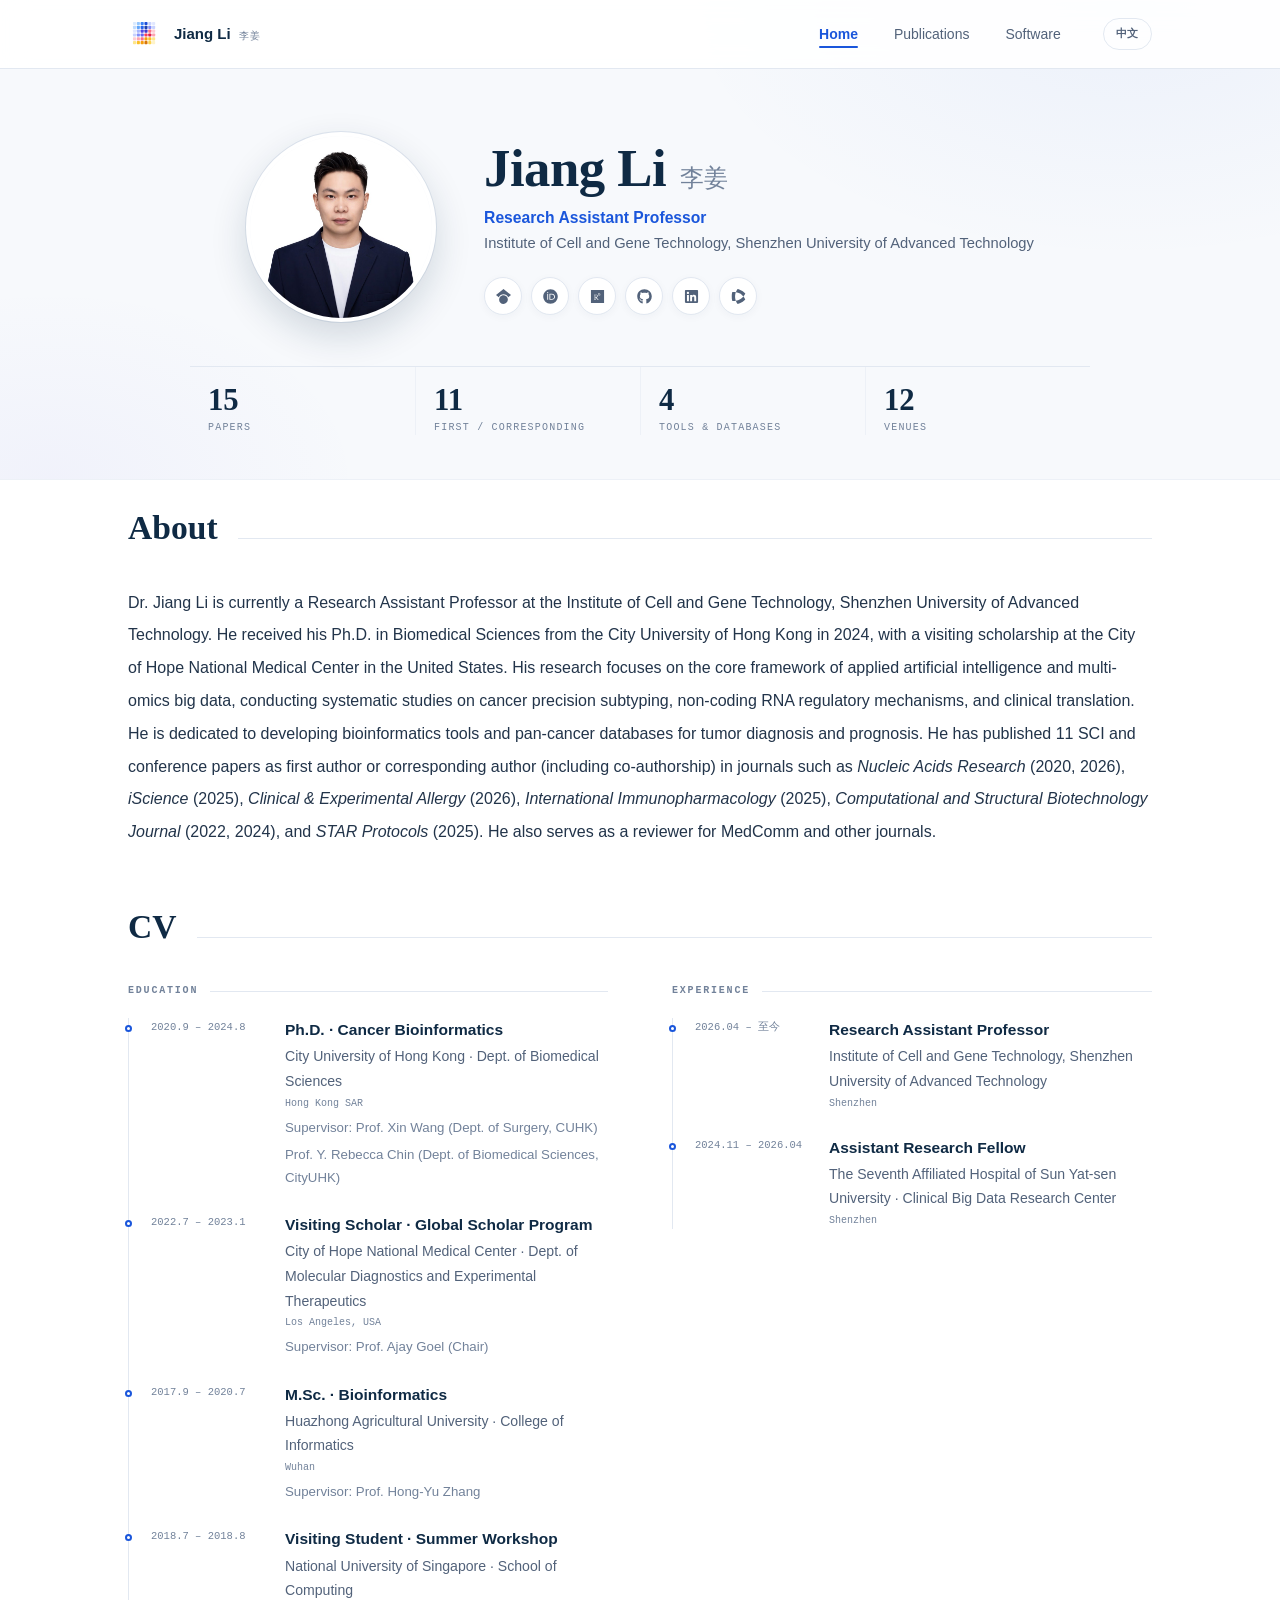
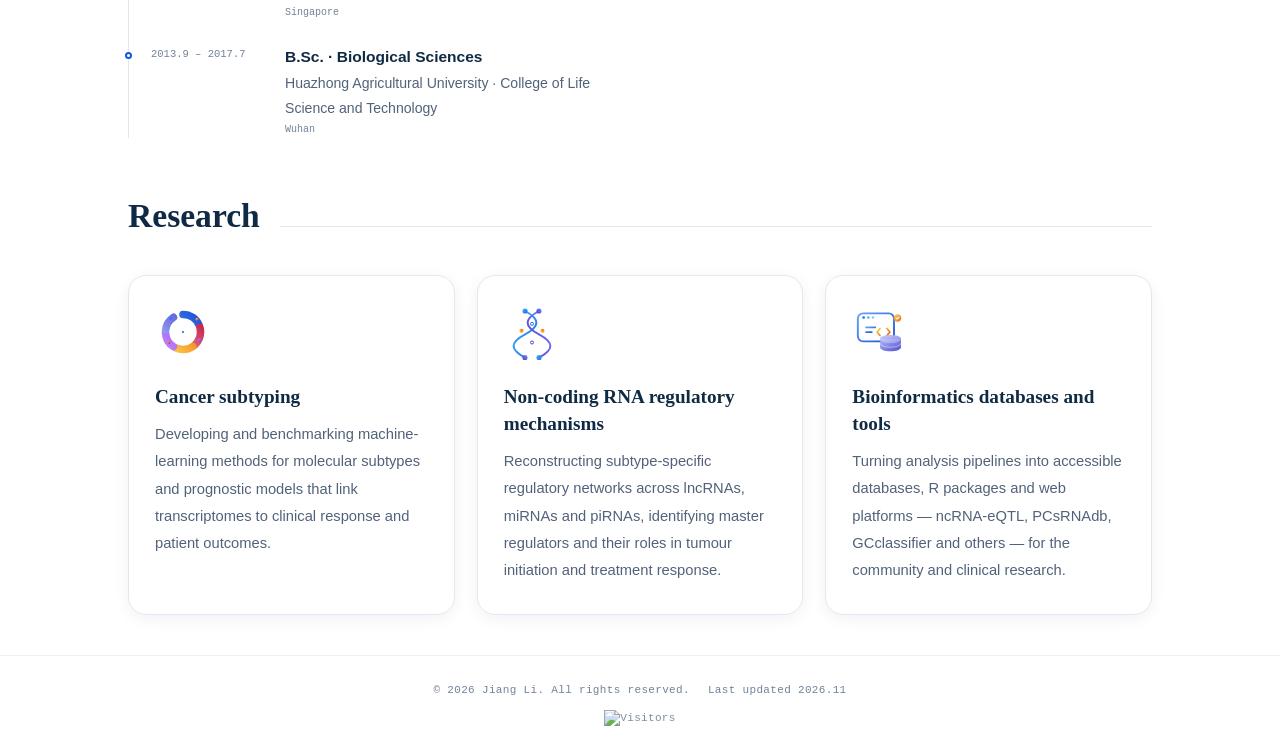
==== en/index.html @ 91073bd7 "Total reconstruct" ====
<!DOCTYPE html>
<html lang="en">
<head>
<meta charset="utf-8">
<meta name="viewport" content="width=device-width, initial-scale=1">
<title>Jiang Li · Cancer Bioinformatics &amp; Multi-omics</title>
<meta name="description" content="Jiang Li is a Research Assistant Professor at the Institute of Cell and Gene Technology, Shenzhen University of Advanced Technology, working on cancer subtyping, non-coding RNA and multi-omics AI methods.">
<meta name="author" content="Jiang Li">
<link rel="canonical" href="https://cv.ronleecww.cn/en/">
<link rel="alternate" hreflang="zh-CN" href="https://cv.ronleecww.cn/">
<link rel="alternate" hreflang="en" href="https://cv.ronleecww.cn/en/">
<link rel="alternate" hreflang="x-default" href="https://cv.ronleecww.cn/">
<meta property="og:type" content="website">
<meta property="og:site_name" content="Jiang Li">
<meta property="og:title" content="Jiang Li · Cancer Bioinformatics &amp; Multi-omics">
<meta property="og:description" content="Jiang Li is a Research Assistant Professor at the Institute of Cell and Gene Technology, Shenzhen University of Advanced Technology, working on cancer subtyping, non-coding RNA and multi-omics AI methods.">
<meta property="og:url" content="https://cv.ronleecww.cn/en/">
<meta property="og:image" content="https://cv.ronleecww.cn/assets/img/og.jpg">
<meta property="og:locale" content="en_US">
<meta name="twitter:card" content="summary_large_image">
<meta name="twitter:title" content="Jiang Li · Cancer Bioinformatics &amp; Multi-omics">
<meta name="twitter:description" content="Jiang Li is a Research Assistant Professor at the Institute of Cell and Gene Technology, Shenzhen University of Advanced Technology, working on cancer subtyping, non-coding RNA and multi-omics AI methods.">
<meta name="twitter:image" content="https://cv.ronleecww.cn/assets/img/og.jpg">
<meta name="theme-color" content="#ffffff">
<link rel="icon" href="../assets/img/logo.svg" type="image/svg+xml">
<link rel="stylesheet" href="../assets/css/site.css">
<link rel="preload" as="image" href="../assets/img/portrait.jpg">
<script>document.documentElement.classList.add('js');</script>
<script type="application/ld+json">{"@context":"https://schema.org","@type":"Person","name":"Jiang Li","alternateName":"李姜","jobTitle":"Research Assistant Professor","description":"Cancer bioinformatics, molecular subtyping, non-coding RNA and multi-omics.","url":"https://cv.ronleecww.cn/en/","image":"https://cv.ronleecww.cn/assets/img/portrait.jpg","affiliation":{"@type":"Organization","name":"Institute of Cell and Gene Technology, Shenzhen University of Advanced Technology"},"alumniOf":[{"@type":"CollegeOrUniversity","name":"City University of Hong Kong"},{"@type":"CollegeOrUniversity","name":"Huazhong Agricultural University"}],"knowsAbout":["Cancer bioinformatics","Molecular subtyping","Non-coding RNA","Machine learning","Multi-omics"],"sameAs":["https://scholar.google.com/citations?user=xECjOyEAAAAJ&hl=en","https://orcid.org/0000-0001-9226-0536","https://www.researchgate.net/profile/Jiang-Li-45","https://github.com/Ronlee12355","https://www.linkedin.com/in/ronlee12355/?locale=en","https://webofscience.clarivate.cn/wos/author/record/QKZ-0142-2026"]}</script>
</head>
<body class="lang-en page-home">
<a class="skip" href="#main">Skip to content</a>
<header class="nav" id="nav">
  <div class="nav-inner">
    <a class="brand" href="index.html" aria-label="Home">
      <img class="brand-logo" src="../assets/img/logo.svg" width="34" height="34" alt="">
      <span class="brand-text">Jiang Li<em>李姜</em></span>
    </a>
    <nav class="nav-links" aria-label="Primary"><a class="nav-link is-active" href="index.html" aria-current="page">Home</a><a class="nav-link" href="publications.html">Publications</a><a class="nav-link" href="software.html">Software</a></nav>
    <div class="nav-tools">
      <a class="lang-switch" href="../index.html" hreflang="zh-CN" aria-label="Chinese">中文</a>
      <button class="burger" type="button" aria-expanded="false" aria-controls="mobileNav" aria-label="Menu">
        <svg class="icon icon--line icon-burger" aria-hidden="true" focusable="false" xmlns="http://www.w3.org/2000/svg" viewBox="0 0 24 24" fill="none" stroke="currentColor" stroke-width="1.6" stroke-linecap="round" stroke-linejoin="round"><path d="M4 7h16M4 12h16M4 17h16"/></svg><svg class="icon icon--line icon-close" aria-hidden="true" focusable="false" xmlns="http://www.w3.org/2000/svg" viewBox="0 0 24 24" fill="none" stroke="currentColor" stroke-width="1.6" stroke-linecap="round" stroke-linejoin="round"><path d="M6 6l12 12M18 6L6 18"/></svg>
      </button>
    </div>
  </div>
  <div class="nav-progress" id="navProgress" aria-hidden="true"></div>
</header>
<div class="mobile-nav" id="mobileNav" hidden>
  <nav aria-label="Mobile"><a href="index.html">Home</a><a href="publications.html">Publications</a><a href="software.html">Software</a>
  </nav>
</div>
<main id="main">
<section class="hero">
  <div class="wrap hero-profile">
    <img class="hero-avatar" src="../assets/img/portrait.jpg" width="400" height="400" alt="Jiang Li" fetchpriority="high">
    <div class="hero-head">
      <h1 class="hero-name"><span class="name-main">Jiang Li</span><span class="name-alt">李姜</span></h1>
    </div>
    <div class="hero-body">
      <p class="hero-role"><span class="role-title">Research Assistant Professor</span><span class="role-inst">Institute of Cell and Gene Technology, Shenzhen University of Advanced Technology</span></p>
      <div class="hero-social"><a class="social-link" href="https://scholar.google.com/citations?user=xECjOyEAAAAJ&amp;hl=en" target="_blank" rel="noopener me" aria-label="Google Scholar" title="Google Scholar"><svg class="icon icon--brand" aria-hidden="true" focusable="false" xmlns="http://www.w3.org/2000/svg" viewBox="0 0 512 512"><path d="M390.9 298.5c0 0 0 .1 .1 .1c9.2 19.4 14.4 41.1 14.4 64C405.3 445.1 338.5 512 256 512s-149.3-66.9-149.3-149.3c0-22.9 5.2-44.6 14.4-64h0c1.7-3.6 3.6-7.2 5.6-10.7c4.4-7.6 9.4-14.7 15-21.3c27.4-32.6 68.5-53.3 114.4-53.3c33.6 0 64.6 11.1 89.6 29.9c9.1 6.9 17.4 14.7 24.8 23.5c5.6 6.6 10.6 13.8 15 21.3c2 3.4 3.8 7 5.5 10.5zm26.4-18.8c-30.1-58.4-91-98.4-161.3-98.4s-131.2 40-161.3 98.4L0 202.7 256 0 512 202.7l-94.7 77.1z"/></svg></a><a class="social-link" href="https://orcid.org/0000-0001-9226-0536" target="_blank" rel="noopener me" aria-label="ORCID" title="ORCID"><svg class="icon icon--brand" aria-hidden="true" focusable="false" xmlns="http://www.w3.org/2000/svg" viewBox="0 0 512 512"><path d="M294.75 188.19h-45.92V342h47.47c67.62 0 83.12-51.34 83.12-76.91 0-41.64-26.54-76.9-84.67-76.9zM256 8C119 8 8 119 8 256s111 248 248 248 248-111 248-248S393 8 256 8zm-80.79 360.76h-29.84v-207.5h29.84zm-14.92-231.14a19.57 19.57 0 1 1 19.57-19.57 19.64 19.64 0 0 1-19.57 19.57zM300 369h-81V161.26h80.6c76.73 0 110.44 54.83 110.44 103.85C410 318.39 368.38 369 300 369z"/></svg></a><a class="social-link" href="https://www.researchgate.net/profile/Jiang-Li-45" target="_blank" rel="noopener me" aria-label="ResearchGate" title="ResearchGate"><svg class="icon icon--brand" aria-hidden="true" focusable="false" xmlns="http://www.w3.org/2000/svg" viewBox="0 0 448 512"><path d="M0 32v448h448V32H0zm262.2 334.4c-6.6 3-33.2 6-50-14.2-9.2-10.6-25.3-33.3-42.2-63.6-8.9 0-14.7 0-21.4-.6v46.4c0 23.5 6 21.2 25.8 23.9v8.1c-6.9-.3-23.1-.8-35.6-.8-13.1 0-26.1.6-33.6.8v-8.1c15.5-2.9 22-1.3 22-23.9V225c0-22.6-6.4-21-22-23.9V193c25.8 1 53.1-.6 70.9-.6 31.7 0 55.9 14.4 55.9 45.6 0 21.1-16.7 42.2-39.2 47.5 13.6 24.2 30 45.6 42.2 58.9 7.2 7.8 17.2 14.7 27.2 14.7v7.3zm22.9-135c-23.3 0-32.2-15.7-32.2-32.2V167c0-12.2 8.8-30.4 34-30.4s30.4 17.9 30.4 17.9l-10.7 7.2s-5.5-12.5-19.7-12.5c-7.9 0-19.7 7.3-19.7 19.7v26.8c0 13.4 6.6 23.3 17.9 23.3 14.1 0 21.5-10.9 21.5-26.8h-17.9v-10.7h30.4c0 20.5 4.7 49.9-34 49.9zm-116.5 44.7c-9.4 0-13.6-.3-20-.8v-69.7c6.4-.6 15-.6 22.5-.6 23.3 0 37.2 12.2 37.2 34.5 0 21.9-15 36.6-39.7 36.6z"/></svg></a><a class="social-link" href="https://github.com/Ronlee12355" target="_blank" rel="noopener me" aria-label="GitHub" title="GitHub"><svg class="icon icon--brand" aria-hidden="true" focusable="false" xmlns="http://www.w3.org/2000/svg" viewBox="0 0 496 512"><path d="M165.9 397.4c0 2-2.3 3.6-5.2 3.6-3.3.3-5.6-1.3-5.6-3.6 0-2 2.3-3.6 5.2-3.6 3-.3 5.6 1.3 5.6 3.6zm-31.1-4.5c-.7 2 1.3 4.3 4.3 4.9 2.6 1 5.6 0 6.2-2s-1.3-4.3-4.3-5.2c-2.6-.7-5.5.3-6.2 2.3zm44.2-1.7c-2.9.7-4.9 2.6-4.6 4.9.3 2 2.9 3.3 5.9 2.6 2.9-.7 4.9-2.6 4.6-4.6-.3-1.9-3-3.2-5.9-2.9zM244.8 8C106.1 8 0 113.3 0 252c0 110.9 69.8 205.8 169.5 239.2 12.8 2.3 17.3-5.6 17.3-12.1 0-6.2-.3-40.4-.3-61.4 0 0-70 15-84.7-29.8 0 0-11.4-29.1-27.8-36.6 0 0-22.9-15.7 1.6-15.4 0 0 24.9 2 38.6 25.8 21.9 38.6 58.6 27.5 72.9 20.9 2.3-16 8.8-27.1 16-33.7-55.9-6.2-112.3-14.3-112.3-110.5 0-27.5 7.6-41.3 23.6-58.9-2.6-6.5-11.1-33.3 2.6-67.9 20.9-6.5 69 27 69 27 20-5.6 41.5-8.5 62.8-8.5s42.8 2.9 62.8 8.5c0 0 48.1-33.6 69-27 13.7 34.7 5.2 61.4 2.6 67.9 16 17.7 25.8 31.5 25.8 58.9 0 96.5-58.9 104.2-114.8 110.5 9.2 7.9 17 22.9 17 46.4 0 33.7-.3 75.4-.3 83.6 0 6.5 4.6 14.4 17.3 12.1C428.2 457.8 496 362.9 496 252 496 113.3 383.5 8 244.8 8zM97.2 352.9c-1.3 1-1 3.3.7 5.2 1.6 1.6 3.9 2.3 5.2 1 1.3-1 1-3.3-.7-5.2-1.6-1.6-3.9-2.3-5.2-1zm-10.8-8.1c-.7 1.3.3 2.9 2.3 3.9 1.6 1 3.6.7 4.3-.7.7-1.3-.3-2.9-2.3-3.9-2-.6-3.6-.3-4.3.7zm32.4 35.6c-1.6 1.3-1 4.3 1.3 6.2 2.3 2.3 5.2 2.6 6.5 1 1.3-1.3.7-4.3-1.3-6.2-2.2-2.3-5.2-2.6-6.5-1zm-11.4-14.7c-1.6 1-1.6 3.6 0 5.9 1.6 2.3 4.3 3.3 5.6 2.3 1.6-1.3 1.6-3.9 0-6.2-1.4-2.3-4-3.3-5.6-2z"/></svg></a><a class="social-link" href="https://www.linkedin.com/in/ronlee12355/?locale=en" target="_blank" rel="noopener me" aria-label="LinkedIn" title="LinkedIn"><svg class="icon icon--brand" aria-hidden="true" focusable="false" xmlns="http://www.w3.org/2000/svg" viewBox="0 0 448 512"><path d="M416 32H31.9C14.3 32 0 46.5 0 64.3v383.4C0 465.5 14.3 480 31.9 480H416c17.6 0 32-14.5 32-32.3V64.3c0-17.8-14.4-32.3-32-32.3zM135.4 416H69V202.2h66.5V416zm-33.2-243c-21.3 0-38.5-17.3-38.5-38.5S80.9 96 102.2 96c21.2 0 38.5 17.3 38.5 38.5 0 21.3-17.2 38.5-38.5 38.5zm282.1 243h-66.4V312c0-24.8-.5-56.7-34.5-56.7-34.6 0-39.9 27-39.9 54.9V416h-66.4V202.2h63.7v29.2h.9c8.9-16.8 30.6-34.5 62.9-34.5 67.2 0 79.7 44.3 79.7 101.9V416z"/></svg></a><a class="social-link" href="https://webofscience.clarivate.cn/wos/author/record/QKZ-0142-2026" target="_blank" rel="noopener me" aria-label="Web of Science" title="Web of Science"><svg class="icon icon--brand" aria-hidden="true" focusable="false" role="img" viewBox="0 0 24 24" xmlns="http://www.w3.org/2000/svg"><path d="M11.262 18a20.588 20.588 0 0 0 3.246-1.476 20.954 20.954 0 0 0 2.852-2.064A14.46 14.46 0 0 0 19.82 12c.328.328.622.688.884 1.082.328.394.592.786.788 1.18.262.46.524.886.786 1.28.198.458.394.884.59 1.278a23.172 23.172 0 0 1-2.654 2.46 38.765 38.765 0 0 1-2.952 1.966A29.612 29.612 0 0 1 10.574 24l-.788-1.18c-.26-.46-.524-.886-.786-1.28-.209-.42-.406-.846-.59-1.278l-.59-1.376A20.4 20.4 0 0 0 11.26 18h.002zm2.754-16.918a29.61 29.61 0 0 1 3.246 1.574c.984.59 1.968 1.246 2.952 1.966a47.566 47.566 0 0 1 2.654 2.46c-.196.46-.392.886-.59 1.28-.26.458-.524.884-.786 1.278a6.16 6.16 0 0 1-.788 1.18c-.273.409-.568.803-.884 1.18a18.072 18.072 0 0 0-2.46-2.558 20.936 20.936 0 0 0-2.852-2.064 20.4 20.4 0 0 0-6.688-2.36l.59-1.38c.196-.392.394-.82.59-1.278l.786-1.18.788-1.18c1.18.262 2.328.622 3.442 1.082zm-7.574 18c-.524.066-1.016.1-1.474.1H3.492c-.46 0-.92-.034-1.378-.1a34.28 34.28 0 0 1-.786-3.54 32.942 32.942 0 0 1 0-7.18c.196-1.18.46-2.33.786-3.444l1.378-.196h1.476c.46 0 .95.032 1.474.098l1.378.196-.59 1.77c-.262.984-.46 2-.59 3.05-.066.984-.1 2-.1 3.05.066 1.048.198 2.064.394 3.048.262 1.05.558 2.034.886 2.952-.46.13-.92.196-1.378.196z"/></svg></a></div>
    </div>
  </div>
  <div class="wrap hero-foot">
    <div class="stats"><div class="stat"><span class="stat-n" data-count="15">15</span><span class="stat-l">Papers</span></div><div class="stat"><span class="stat-n" data-count="11">11</span><span class="stat-l">First / corresponding</span></div><div class="stat"><span class="stat-n" data-count="4">4</span><span class="stat-l">Tools &amp; databases</span></div><div class="stat"><span class="stat-n" data-count="12">12</span><span class="stat-l">Venues</span></div></div>
  </div>
</section><section class="section" id="profile">
  <div class="wrap">
    <header class="sec-head" data-reveal>
      <h2>About</h2>
      <span class="sec-rule" aria-hidden="true"></span>
    </header>
    <div class="about-text" data-reveal><p>Dr. Jiang Li is currently a Research Assistant Professor at the Institute of Cell and Gene Technology, Shenzhen University of Advanced Technology. He received his Ph.D. in Biomedical Sciences from the City University of Hong Kong in 2024, with a visiting scholarship at the City of Hope National Medical Center in the United States. His research focuses on the core framework of applied artificial intelligence and multi-omics big data, conducting systematic studies on cancer precision subtyping, non-coding RNA regulatory mechanisms, and clinical translation. He is dedicated to developing bioinformatics tools and pan-cancer databases for tumor diagnosis and prognosis. He has published 11 SCI and conference papers as first author or corresponding author (including co-authorship) in journals such as <em>Nucleic Acids Research</em> (2020, 2026), <em>iScience</em> (2025), <em>Clinical &amp; Experimental Allergy</em> (2026), <em>International Immunopharmacology</em> (2025), <em>Computational and Structural Biotechnology Journal</em> (2022, 2024), and <em>STAR Protocols</em> (2025). He also serves as a reviewer for MedComm and other journals.</p></div>
  </div>
</section><section class="section" id="cv">
  <div class="wrap">
    <header class="sec-head" data-reveal>
      <h2>CV</h2>
      <span class="sec-rule" aria-hidden="true"></span>
    </header>
    <div class="cv-grid">
      <div class="cv-col" data-reveal>
        <h3 class="cv-title">Education</h3>
        <ol class="timeline"><li class="tl-item">
      <span class="tl-date">2020.9 – 2024.8</span>
      <div class="tl-body">
        <h4>Ph.D. · Cancer Bioinformatics</h4>
        <p class="tl-org">City University of Hong Kong · Dept. of Biomedical Sciences</p>
        <p class="tl-place">Hong Kong SAR</p>
        <p class="tl-note">Supervisor: Prof. Xin Wang (Dept. of Surgery, CUHK)</p><p class="tl-note">Prof. Y. Rebecca Chin (Dept. of Biomedical Sciences, CityUHK)</p>
      </div>
    </li><li class="tl-item">
      <span class="tl-date">2022.7 – 2023.1</span>
      <div class="tl-body">
        <h4>Visiting Scholar · Global Scholar Program</h4>
        <p class="tl-org">City of Hope National Medical Center · Dept. of Molecular Diagnostics and Experimental Therapeutics</p>
        <p class="tl-place">Los Angeles, USA</p>
        <p class="tl-note">Supervisor: Prof. Ajay Goel (Chair)</p>
      </div>
    </li><li class="tl-item">
      <span class="tl-date">2017.9 – 2020.7</span>
      <div class="tl-body">
        <h4>M.Sc. · Bioinformatics</h4>
        <p class="tl-org">Huazhong Agricultural University · College of Informatics</p>
        <p class="tl-place">Wuhan</p>
        <p class="tl-note">Supervisor: Prof. Hong-Yu Zhang</p>
      </div>
    </li><li class="tl-item">
      <span class="tl-date">2018.7 – 2018.8</span>
      <div class="tl-body">
        <h4>Visiting Student · Summer Workshop</h4>
        <p class="tl-org">National University of Singapore · School of Computing</p>
        <p class="tl-place">Singapore</p>
        
      </div>
    </li><li class="tl-item">
      <span class="tl-date">2013.9 – 2017.7</span>
      <div class="tl-body">
        <h4>B.Sc. · Biological Sciences</h4>
        <p class="tl-org">Huazhong Agricultural University · College of Life Science and Technology</p>
        <p class="tl-place">Wuhan</p>
        
      </div>
    </li></ol>
      </div>
      <div class="cv-col" data-reveal>
        <h3 class="cv-title">Experience</h3>
        <ol class="timeline"><li class="tl-item">
      <span class="tl-date">2026.04 – 至今</span>
      <div class="tl-body">
        <h4>Research Assistant Professor</h4>
        <p class="tl-org">Institute of Cell and Gene Technology, Shenzhen University of Advanced Technology</p>
        <p class="tl-place">Shenzhen</p>
        
      </div>
    </li><li class="tl-item">
      <span class="tl-date">2024.11 – 2026.04</span>
      <div class="tl-body">
        <h4>Assistant Research Fellow</h4>
        <p class="tl-org">The Seventh Affiliated Hospital of Sun Yat-sen University · Clinical Big Data Research Center</p>
        <p class="tl-place">Shenzhen</p>
        
      </div>
    </li></ol>
      </div>
    </div>
  </div>
</section><section class="section" id="research">
  <div class="wrap">
    <header class="sec-head" data-reveal>
      <h2>Research</h2>
      <span class="sec-rule" aria-hidden="true"></span>
    </header>
    <div class="cards"><article class="card" data-reveal>
      <span class="card-icon"><svg class="research-icon" aria-hidden="true" focusable="false" xmlns="http://www.w3.org/2000/svg" viewBox="0 0 96 96" role="img" aria-label="Cancer subtyping">
  <defs>
    <linearGradient id="sb1" x1="0" y1="0" x2="1" y2="1"><stop offset="0%" stop-color="#60a5fa"/><stop offset="100%" stop-color="#1d4ed8"/></linearGradient>
    <linearGradient id="sb2" x1="0" y1="0" x2="1" y2="1"><stop offset="0%" stop-color="#fda4af"/><stop offset="100%" stop-color="#be123c"/></linearGradient>
    <linearGradient id="sb3" x1="0" y1="0" x2="1" y2="1"><stop offset="0%" stop-color="#fcd34d"/><stop offset="100%" stop-color="#ea580c"/></linearGradient>
    <linearGradient id="sb4" x1="0" y1="0" x2="1" y2="1"><stop offset="0%" stop-color="#c084fc"/><stop offset="100%" stop-color="#7c3aed"/></linearGradient>
    <linearGradient id="sb5" x1="0" y1="0" x2="1" y2="1"><stop offset="0%" stop-color="#a5b4fc"/><stop offset="100%" stop-color="#4338ca"/></linearGradient>
  </defs>
  <g fill="none" stroke-width="13" stroke-linecap="round" transform="rotate(-90 48 48)">
    <circle cx="48" cy="48" r="30" stroke="url(#sb1)" stroke-dasharray="34 155" stroke-dashoffset="0"/>
    <circle cx="48" cy="48" r="30" stroke="url(#sb2)" stroke-dasharray="32 157" stroke-dashoffset="-39"/>
    <circle cx="48" cy="48" r="30" stroke="url(#sb3)" stroke-dasharray="30 159" stroke-dashoffset="-76"/>
    <circle cx="48" cy="48" r="30" stroke="url(#sb4)" stroke-dasharray="28 161" stroke-dashoffset="-111"/>
    <circle cx="48" cy="48" r="30" stroke="url(#sb5)" stroke-dasharray="26 163" stroke-dashoffset="-144"/>
  </g>
  <g fill="#ffffff">
    <circle cx="48" cy="48" r="4.2"/>
    <circle cx="48" cy="48" r="1.8" fill="#2563eb"/>
  </g>
  <g opacity=".9">
    <circle cx="26" cy="24" r="3" fill="url(#sb1)"/>
    <circle cx="72" cy="26" r="2.4" fill="url(#sb3)"/>
    <circle cx="76" cy="62" r="3" fill="url(#sb4)"/>
    <circle cx="24" cy="66" r="2.4" fill="url(#sb2)"/>
  </g>
</svg></span>
      <h3>Cancer subtyping</h3>
      <p>Developing and benchmarking machine-learning methods for molecular subtypes and prognostic models that link transcriptomes to clinical response and patient outcomes.</p>
    </article><article class="card" data-reveal>
      <span class="card-icon"><svg class="research-icon" aria-hidden="true" focusable="false" xmlns="http://www.w3.org/2000/svg" viewBox="0 0 96 96" role="img" aria-label="Network biology">
  <defs>
    <linearGradient id="nw1" x1="0" y1="0" x2="1" y2="1">
      <stop offset="0%" stop-color="#38bdf8"/><stop offset="100%" stop-color="#2563eb"/>
    </linearGradient>
    <linearGradient id="nw2" x1="1" y1="0" x2="0" y2="1">
      <stop offset="0%" stop-color="#818cf8"/><stop offset="100%" stop-color="#4338ca"/>
    </linearGradient>
    <linearGradient id="nw3" x1="0" y1="1" x2="1" y2="0">
      <stop offset="0%" stop-color="#fbbf24"/><stop offset="100%" stop-color="#f97316"/>
    </linearGradient>
  </defs>
  <g fill="none" stroke-linecap="round">
    <path d="M36 12C62 26 62 38 36 52C10 66 10 78 36 92" stroke="url(#nw1)" stroke-width="3.4"/>
    <path d="M60 12C34 26 34 38 60 52C86 66 86 78 60 92" stroke="url(#nw2)" stroke-width="3.4"/>
    <g stroke="url(#nw1)" stroke-width="1.6" opacity=".55">
      <path d="M37 22h22"/><path d="M32 34h32"/><path d="M32 62h32"/><path d="M37 74h22"/>
    </g>
  </g>
  <g>
    <circle cx="36" cy="12" r="4.4" fill="url(#nw1)"/>
    <circle cx="60" cy="12" r="4.4" fill="url(#nw2)"/>
    <circle cx="30" cy="46" r="3.4" fill="url(#nw3)"/>
    <circle cx="66" cy="46" r="3.4" fill="url(#nw3)"/>
    <circle cx="36" cy="92" r="4.4" fill="url(#nw2)"/>
    <circle cx="60" cy="92" r="4.4" fill="url(#nw1)"/>
    <circle cx="48" cy="34" r="2.6" fill="#ffffff" stroke="#2563eb" stroke-width="1.6"/>
    <circle cx="48" cy="66" r="2.6" fill="#ffffff" stroke="#4338ca" stroke-width="1.6"/>
  </g>
</svg></span>
      <h3>Non-coding RNA regulatory mechanisms</h3>
      <p>Reconstructing subtype-specific regulatory networks across lncRNAs, miRNAs and piRNAs, identifying master regulators and their roles in tumour initiation and treatment response.</p>
    </article><article class="card" data-reveal>
      <span class="card-icon"><svg class="research-icon" aria-hidden="true" focusable="false" xmlns="http://www.w3.org/2000/svg" viewBox="0 0 96 96" role="img" aria-label="Bioinformatics tools">
  <defs>
    <linearGradient id="tl1" x1="0" y1="0" x2="1" y2="1"><stop offset="0%" stop-color="#60a5fa"/><stop offset="100%" stop-color="#1d4ed8"/></linearGradient>
    <linearGradient id="tl2" x1="0" y1="0" x2="1" y2="1"><stop offset="0%" stop-color="#a5b4fc"/><stop offset="100%" stop-color="#4338ca"/></linearGradient>
    <linearGradient id="tl3" x1="0" y1="0" x2="1" y2="1"><stop offset="0%" stop-color="#fcd34d"/><stop offset="100%" stop-color="#ea580c"/></linearGradient>
  </defs>
  <rect x="10" y="16" width="62" height="48" rx="9" fill="#ffffff" stroke="url(#tl1)" stroke-width="3.2"/>
  <path d="M10 30h62" stroke="url(#tl1)" stroke-width="2.4" opacity=".55"/>
  <circle cx="20" cy="23" r="2.2" fill="#2563eb"/>
  <circle cx="28" cy="23" r="2.2" fill="#38bdf8"/>
  <circle cx="36" cy="23" r="2.2" fill="#93c5fd"/>
  <path d="M24 40h16M24 48h10" stroke="url(#tl1)" stroke-width="3" stroke-linecap="round"/>
  <path d="M48 42l-5 6 5 6M60 42l5 6-5 6" fill="none" stroke="url(#tl3)" stroke-width="3" stroke-linecap="round" stroke-linejoin="round"/>
  <g>
    <ellipse cx="66" cy="60" rx="18" ry="7" fill="url(#tl2)" opacity=".95"/>
    <path d="M48 60v14c0 3.9 8 7 18 7s18-3.1 18-7V60" fill="url(#tl2)" opacity=".9"/>
    <ellipse cx="66" cy="60" rx="18" ry="7" fill="#ffffff" opacity=".35"/>
    <path d="M48 67c0 3.9 8 7 18 7s18-3.1 18-7" fill="none" stroke="#ffffff" stroke-width="1.4" opacity=".55"/>
  </g>
  <circle cx="78" cy="24" r="6.5" fill="url(#tl3)" opacity=".9"/>
  <path d="M75.6 24l1.8 1.8 3.2-3.4" fill="none" stroke="#ffffff" stroke-width="1.8" stroke-linecap="round" stroke-linejoin="round"/>
</svg></span>
      <h3>Bioinformatics databases and tools</h3>
      <p>Turning analysis pipelines into accessible databases, R packages and web platforms — ncRNA-eQTL, PCsRNAdb, GCclassifier and others — for the community and clinical research.</p>
    </article></div>
  </div>
</section>
</main>
<footer class="foot">
  <div class="wrap foot-inner">
    <div class="foot-copy">
      <span>© 2026 Jiang Li. All rights reserved.</span>
      <span>Last updated 2026.11</span>
    </div>
    <img class="visitor-badge" src="https://visitor-badge.laobi.icu/badge?page_id=ronlee12355.lijiang" alt="Visitors" height="20" loading="lazy">
  </div>
</footer>
<script src="../assets/js/site.js" defer></script>
</body>
</html>
---- assets/css/site.css ----
/* ==========================================================================
   Jiang Li — academic home page
   White academic style: navy serif titles, circular portrait, three-column
   research cards, soft borders. No external dependencies.
   ========================================================================== */

:root {
    --bg: #ffffff;
    --surface: #ffffff;
    --surface-2: #fbfcfe;
    --ink: #0f2a44;
    --text: #22344a;
    --muted: #52627a;
    --faint: #72829a;
    --line: #e2e8f1;
    --line-soft: #edf1f7;
    --blue: #1a56db;
    --blue-deep: #143fa8;
    --blue-soft: #e8effd;
    --indigo: #4f46e5;
    --indigo-soft: #eef1ff;
    --amber: #b9770b;
    --amber-soft: #fdf3df;
    --rose: #a3123a;
    --rose-soft: #fde8ec;
    --serif: "Iowan Old Style", "Palatino Linotype", "Book Antiqua", Palatino,
        "Songti SC", "STSong", "Noto Serif CJK SC", "Source Han Serif SC", Georgia, serif;
    --sans: -apple-system, BlinkMacSystemFont, "Segoe UI", "PingFang SC",
        "Hiragino Sans GB", "Microsoft YaHei", "Helvetica Neue", Arial, sans-serif;
    --mono: "SF Mono", "SFMono-Regular", "JetBrains Mono", Menlo, Consolas,
        "Liberation Mono", monospace;
    --wrap: 1120px;
    --gutter: clamp(20px, 5vw, 48px);
    --radius: 18px;
    --shadow: 0 14px 40px rgba(15, 42, 68, .08);
    --shadow-sm: 0 4px 16px rgba(15, 42, 68, .06);
    --ease: cubic-bezier(.22, .61, .36, 1);
    --nav-h: 68px;
}

*, *::before, *::after { box-sizing: border-box; }
html {
    -webkit-text-size-adjust: 100%;
    scroll-behavior: smooth;
    scroll-padding-top: calc(var(--nav-h) + 24px);
}
body {
    margin: 0;
    background: var(--bg);
    color: var(--text);
    font-family: var(--sans);
    font-size: 16px;
    line-height: 1.75;
    -webkit-font-smoothing: antialiased;
    text-rendering: optimizeLegibility;
    overflow-x: hidden;
}
img { max-width: 100%; height: auto; display: block; }
a { color: inherit; text-decoration: none; }
button { font: inherit; color: inherit; background: none; border: 0; padding: 0; cursor: pointer; }
input { font: inherit; color: inherit; }
ul, ol, dl, dd { margin: 0; padding: 0; }
li { list-style: none; }
h1, h2, h3, h4, p { margin: 0; }
::selection { background: var(--blue); color: #fff; }
:focus-visible { outline: 2px solid var(--blue); outline-offset: 3px; }

.icon { width: 1em; height: 1em; display: inline-block; vertical-align: -.145em; flex: none; }
.icon--brand { fill: currentColor; }
.icon--line { fill: none; }
.research-icon { width: 56px; height: 56px; display: block; }

.wrap { width: 100%; max-width: var(--wrap); margin-inline: auto; padding-inline: var(--gutter); }
.skip {
    position: fixed; left: 16px; top: 12px; z-index: 10000;
    transform: translateY(-200%);
    background: var(--ink); color: #fff;
    padding: 10px 16px; border-radius: 8px;
    font: 500 12px/1 var(--mono); letter-spacing: .08em; text-transform: uppercase;
}
.skip:focus { transform: none; }
.eyebrow {
    display: inline-flex; align-items: center; gap: 10px;
    font: 600 11px/1.4 var(--mono);
    letter-spacing: .14em; text-transform: uppercase;
    color: var(--blue);
}

/* buttons */
.btn {
    display: inline-flex; align-items: center; justify-content: center; gap: 10px;
    padding: 13px 22px; border-radius: 10px;
    font: 600 14px/1 var(--sans);
    border: 1px solid transparent;
    transition: background .2s var(--ease), color .2s var(--ease),
                border-color .2s var(--ease), transform .2s var(--ease),
                box-shadow .2s var(--ease);
}
.btn .icon { font-size: 15px; transition: transform .2s var(--ease); }
.btn:hover .icon { transform: translateX(3px); }
.btn--primary { background: var(--blue); color: #fff; box-shadow: 0 8px 20px rgba(26, 86, 219, .2); }
.btn--primary:hover { background: var(--blue-deep); transform: translateY(-1px); }
.btn--ghost { background: #fff; border-color: var(--line); color: var(--ink); }
.btn--ghost:hover { border-color: var(--blue); color: var(--blue); }

/* nav */
.nav {
    position: fixed; inset: 0 0 auto; z-index: 100;
    background: rgba(255, 255, 255, .9);
    border-bottom: 1px solid var(--line);
    backdrop-filter: blur(14px) saturate(1.2);
    -webkit-backdrop-filter: blur(14px) saturate(1.2);
    transition: box-shadow .25s var(--ease), background .25s var(--ease);
}
.nav.is-scrolled { background: rgba(255, 255, 255, .97); box-shadow: 0 6px 24px rgba(15, 42, 68, .06); }
.nav-inner {
    max-width: var(--wrap); margin-inline: auto; padding-inline: var(--gutter);
    height: var(--nav-h);
    display: flex; align-items: center; gap: 26px;
}
.brand { display: inline-flex; align-items: center; gap: 12px; flex: none; }
.brand-logo { width: 34px; height: 34px; display: block; flex: none; }
.brand-text {
    display: inline-flex; align-items: baseline; gap: 8px;
    font: 700 15px/1 var(--sans); color: var(--ink);
}
.brand-text em {
    font: 500 10px/1 var(--mono); letter-spacing: .14em; text-transform: uppercase;
    color: var(--faint); font-style: normal;
}
.nav-links { display: flex; align-items: center; gap: 4px; margin-left: auto; }
.nav-link {
    position: relative;
    padding: 9px 16px; border-radius: 8px;
    font: 500 14px/1 var(--sans); color: var(--muted);
    transition: color .2s, background .2s;
}
.nav-link:hover { color: var(--blue); background: var(--blue-soft); }
.nav-link.is-active { color: var(--blue); font-weight: 600; }
.nav-link.is-active::after {
    content: ""; position: absolute; left: 16px; right: 16px; bottom: 2px;
    height: 2px; border-radius: 2px; background: var(--blue);
}
.nav-tools { display: flex; align-items: center; gap: 10px; flex: none; }
.lang-switch {
    display: inline-flex; align-items: center; justify-content: center;
    min-width: 46px; height: 32px; padding: 0 12px;
    border: 1px solid var(--line); border-radius: 999px;
    font: 600 11px/1 var(--mono); letter-spacing: .06em; color: var(--muted);
    transition: border-color .2s, color .2s, background .2s;
}
.lang-switch:hover { border-color: var(--blue); color: var(--blue); background: var(--blue-soft); }
.burger {
    width: 34px; height: 34px; display: none; place-items: center;
    border: 1px solid var(--line); border-radius: 50%; color: var(--ink); font-size: 16px;
    transition: border-color .2s, color .2s, background .2s;
}
.burger:hover { border-color: var(--blue); color: var(--blue); background: var(--blue-soft); }
.burger .icon-close { display: none; }
.burger[aria-expanded="true"] .icon-burger { display: none; }
.burger[aria-expanded="true"] .icon-close { display: inline-block; }
.nav-progress {
    position: absolute; left: 0; right: 0; bottom: -1px; height: 2px;
    background: var(--blue);
    transform: scaleX(var(--p, 0)); transform-origin: 0 50%;
    transition: transform .1s linear;
}
.mobile-nav {
    position: fixed; inset: var(--nav-h) 0 0; z-index: 99;
    background: #fff; padding: 20px var(--gutter) 48px;
    border-top: 1px solid var(--line); overflow-y: auto;
}
.mobile-nav nav { display: grid; gap: 2px; max-width: 560px; margin-inline: auto; }
.mobile-nav a {
    display: block; padding: 16px 4px;
    border-bottom: 1px solid var(--line-soft);
    font-size: 1.1rem; font-weight: 600; color: var(--ink);
}
.mobile-nav a:hover { color: var(--blue); }

/* hero / profile row */
.hero {
    background:
        radial-gradient(720px 420px at 88% 0%, rgba(26, 86, 219, .05), transparent 62%),
        radial-gradient(520px 320px at 4% 100%, rgba(79, 70, 229, .04), transparent 60%),
        #f7f9fc;
    padding-top: calc(var(--nav-h) + clamp(40px, 6vw, 64px));
    padding-bottom: clamp(30px, 4vw, 44px);
    border-bottom: 1px solid var(--line-soft);
}
.hero-profile {
    display: grid; grid-template-columns: 190px auto;
    column-gap: clamp(26px, 4vw, 48px); row-gap: 6px; align-items: center;
    width: max-content; max-width: 100%; margin-inline: auto;
}
.hero-avatar { grid-column: 1; grid-row: 1 / span 2; align-self: center; }
.hero-head { grid-column: 2; grid-row: 1; align-self: end; min-width: 0; }
.hero-body { grid-column: 2; grid-row: 2; align-self: start; min-width: 0; }
.hero-avatar {
    width: 190px; height: 190px; border-radius: 50%; object-fit: cover;
    border: 4px solid #fff; background: #eef2f8;
    box-shadow: 0 14px 36px rgba(15, 42, 68, .16), 0 0 0 1px var(--line);
}
.hero-name { display: flex; align-items: baseline; gap: 14px; flex-wrap: wrap; }
.name-main {
    font-family: var(--serif); font-weight: 600;
    font-size: clamp(2.3rem, 4.4vw, 3.3rem); line-height: 1.1;
    letter-spacing: -.01em; color: var(--ink);
}
.name-alt {
    font-family: var(--serif); font-weight: 400;
    font-size: clamp(1.15rem, 2vw, 1.5rem); color: var(--faint);
}
.hero-role {
    margin-top: 0; color: var(--blue); font-weight: 650;
    font-size: clamp(.98rem, 1.2vw, 1.06rem); line-height: 1.6;
}
.hero-role .role-inst { display: block; margin-top: 2px; font-size: .92rem; font-weight: 500; color: var(--muted); }
.hero-aff { margin-top: 4px; font: 400 12.5px/1.7 var(--mono); color: var(--faint); }
.hero-lead {
    margin-top: 16px; max-width: 74ch;
    font-size: .98rem; line-height: 1.85; color: var(--muted);
}
.hero-social { margin-top: 22px; display: flex; flex-wrap: wrap; gap: 9px; }
.social-link {
    width: 38px; height: 38px; display: inline-grid; place-items: center;
    border: 1px solid var(--line); border-radius: 50%;
    background: #fff; color: var(--muted); font-size: 15px;
    box-shadow: 0 2px 8px rgba(15, 42, 68, .04);
    transition: color .2s, border-color .2s, transform .2s, box-shadow .2s;
}
.social-link:hover {
    color: var(--blue); border-color: var(--blue); transform: translateY(-2px);
    box-shadow: 0 6px 14px rgba(26, 86, 219, .14);
}
.hero-foot { margin-top: clamp(30px, 4vw, 44px); }
.stats {
    display: grid; grid-template-columns: repeat(4, minmax(0, 1fr));
    max-width: 900px; margin-inline: auto;
    border-top: 1px solid var(--line);
}
.stat { padding: 18px 18px 0; display: flex; flex-direction: column; gap: 5px; }
.stat + .stat { border-left: 1px solid var(--line-soft); }
.stat-n {
    font-family: var(--serif); font-weight: 600;
    font-size: clamp(1.6rem, 2.4vw, 2rem); line-height: 1;
    color: var(--ink); font-variant-numeric: tabular-nums;
}
.stat-l { font: 500 10px/1.4 var(--mono); letter-spacing: .12em; text-transform: uppercase; color: var(--faint); }

/* sections */
.section { padding: clamp(20px, 2.6vw, 30px) 0; }
.sec-head {
    display: flex; align-items: baseline; gap: clamp(12px, 2vw, 20px);
    margin-bottom: clamp(26px, 3.4vw, 40px);
}
.sec-head h2 {
    font-family: var(--serif); font-weight: 600;
    font-size: clamp(1.65rem, 2.9vw, 2.1rem);
    line-height: 1.1; color: var(--ink);
}
.sec-rule { flex: 1; height: 1px; background: var(--line); min-width: 40px; }

/* about */
.about-text { max-width: none; }
.about-text p {
    font-size: 1rem; line-height: 2.05; color: var(--text);
}

/* cv */
.cv-grid { display: grid; grid-template-columns: repeat(2, minmax(0, 1fr)); gap: clamp(30px, 5vw, 64px); }
.cv-title {
    font: 600 10px/1 var(--mono); letter-spacing: .18em; text-transform: uppercase;
    color: var(--faint); margin-bottom: 22px;
    display: flex; align-items: center; gap: 12px;
}
.cv-title::after { content: ""; flex: 1; height: 1px; background: var(--line); }
.timeline { display: grid; }
.tl-item {
    display: grid; grid-template-columns: 116px minmax(0, 1fr);
    gap: 18px; padding: 0 0 24px 22px;
    border-left: 1px solid var(--line); position: relative;
}
.tl-item:last-child { padding-bottom: 0; }
.tl-item::before {
    content: ""; position: absolute; left: -4px; top: 7px;
    width: 7px; height: 7px; border-radius: 50%;
    background: #fff; border: 2px solid var(--blue);
}
.tl-date { font: 500 10.5px/1.6 var(--mono); color: var(--faint); padding-top: 1px; }
.tl-body h4 { font-size: .97rem; font-weight: 650; line-height: 1.5; color: var(--ink); }
.tl-org { font-size: .88rem; color: var(--muted); margin-top: 3px; }
.tl-place { font: 400 10px/1.6 var(--mono); color: var(--faint); margin-top: 2px; }
.tl-note { font-size: .83rem; color: var(--faint); margin-top: 4px; }

/* research cards */
.cards { display: grid; grid-template-columns: repeat(3, minmax(0, 1fr)); gap: 22px; }
.card {
    padding: 28px 26px 30px;
    background: #fff; border: 1px solid var(--line); border-radius: var(--radius);
    box-shadow: var(--shadow-sm);
    transition: transform .25s var(--ease), box-shadow .25s var(--ease), border-color .25s var(--ease);
}
.card:hover { transform: translateY(-4px); border-color: #d3ddec; box-shadow: var(--shadow); }
.card-icon { display: block; margin-bottom: 24px; }
.card h3 {
    font-family: var(--serif); font-weight: 600;
    font-size: clamp(1.16rem, 1.5vw, 1.3rem); line-height: 1.4; color: var(--ink);
    margin-bottom: 10px;
}
.card p { font-size: .92rem; line-height: 1.85; color: var(--muted); }

/* page head */
.page-head {
    padding: calc(var(--nav-h) + clamp(48px, 7vw, 76px)) 0 clamp(26px, 3.4vw, 40px);
    background: #fff; border-bottom: 1px solid var(--line-soft);
}
.page-title {
    font-family: var(--serif); font-weight: 600;
    font-size: clamp(2.4rem, 5vw, 3.7rem); line-height: 1.05;
    letter-spacing: -.02em; color: var(--ink); margin: 14px 0 18px;
}
.page-lead { max-width: 62ch; font-size: 1rem; line-height: 1.85; color: var(--muted); }
.mini-stats {
    display: grid; grid-template-columns: repeat(auto-fit, minmax(150px, 1fr));
    margin-top: 30px; border-top: 1px solid var(--line);
}
.mini-stats > div { padding: 16px 18px 0 0; }
.mini-stats > div + div { padding-left: 20px; border-left: 1px solid var(--line-soft); }
.mini-stats dt { font: 500 10px/1.4 var(--mono); letter-spacing: .12em; text-transform: uppercase; color: var(--faint); }
.mini-stats dd {
    font-family: var(--serif); font-weight: 600; font-size: 1.7rem;
    line-height: 1.2; margin-top: 4px; color: var(--ink); font-variant-numeric: tabular-nums;
}

/* publications */
.section--pubs { padding-top: clamp(12px, 2vw, 22px); background: #fff; }
.toolbar {
    position: sticky; top: var(--nav-h); z-index: 40;
    display: flex; flex-wrap: wrap; align-items: center; gap: 12px;
    padding: 14px 0; background: #fff; border-bottom: 1px solid var(--line);
}
.search {
    flex: 1 1 260px; display: flex; align-items: center; gap: 10px;
    padding: 11px 14px; border: 1px solid var(--line); border-radius: 10px;
    background: var(--surface-2); color: var(--faint);
    transition: border-color .2s, box-shadow .2s;
}
.search:focus-within { border-color: var(--blue); box-shadow: 0 0 0 3px rgba(26, 86, 219, .1); }
.search input { flex: 1; min-width: 0; border: 0; background: none; outline: none; font-size: .9rem; color: var(--text); }
.search input::placeholder { color: var(--faint); }
.chips { display: flex; flex-wrap: wrap; gap: 7px; }
.chip {
    display: inline-flex; align-items: center; gap: 7px;
    padding: 8px 13px; border: 1px solid var(--line); border-radius: 999px;
    font: 500 11px/1 var(--mono); color: var(--muted); background: #fff;
    transition: all .2s var(--ease);
}
.chip span { font-size: 9px; color: var(--faint); }
.chip:hover { border-color: var(--blue); color: var(--blue); }
.chip.is-active { background: var(--blue); border-color: var(--blue); color: #fff; }
.chip.is-active span { color: rgba(255, 255, 255, .7); }
.btn-ghost {
    padding: 9px 14px; border: 1px solid var(--line); border-radius: 999px;
    font: 500 11px/1 var(--mono); color: var(--muted); background: #fff;
    transition: all .2s var(--ease);
}
.btn-ghost:hover { border-color: var(--blue); color: var(--blue); }
.result-count {
    padding: 16px 0 4px;
    font: 500 10px/1 var(--mono); letter-spacing: .1em; text-transform: uppercase;
    color: var(--faint);
}
.year-block { padding-top: 26px; }
.year-head { display: flex; align-items: baseline; gap: 12px; padding-bottom: 10px; border-bottom: 1px solid var(--line); }
.year-num { font-family: var(--serif); font-weight: 600; font-size: 1.6rem; line-height: 1; color: var(--ink); }
.year-count { font: 500 10px/1 var(--mono); color: var(--faint); }
.record {
    padding: clamp(24px, 3vw, 32px) 0; border-bottom: 1px solid var(--line-soft);
    scroll-margin-top: calc(var(--nav-h) + 96px);
}
.record:last-child { border-bottom: 0; }
.record.is-hidden, .year-block.is-hidden { display: none; }
.record-top { display: flex; flex-wrap: wrap; align-items: center; gap: 10px; margin-bottom: 12px; }
.record-no { font: 500 10px/1 var(--mono); color: var(--faint); margin-right: 2px; }
.role {
    display: inline-flex; align-items: center;
    padding: 5px 10px; border-radius: 999px;
    font: 600 9.5px/1 var(--mono); letter-spacing: .06em; text-transform: uppercase;
}
.role--first { background: var(--blue-soft); color: var(--blue-deep); }
.role--cofirst { background: var(--indigo-soft); color: var(--indigo); }
.role--corr { background: var(--amber-soft); color: var(--amber); }
.role--collab { background: #eef1f6; color: var(--muted); }
.record-tags { display: flex; flex-wrap: wrap; gap: 6px; }
.tag {
    padding: 4px 9px; border: 1px solid var(--line); border-radius: 6px;
    background: var(--surface-2); font: 500 9.5px/1 var(--mono);
    letter-spacing: .02em; color: var(--faint);
}
.tag-if { background: var(--rose-soft); border-color: transparent; color: var(--rose); font-weight: 700; }
.record-title {
    font-family: var(--serif); font-weight: 600;
    font-size: clamp(1.18rem, 2vw, 1.45rem); line-height: 1.4;
    color: var(--ink);
}
.record-title a { transition: color .2s; }
.record-title a:hover { color: var(--blue); }
.record-authors { margin-top: 10px; font-size: .86rem; line-height: 1.75; color: var(--muted); }
.record-authors .me { color: var(--ink); font-weight: 700; }
.record-cite { margin-top: 4px; font-size: .82rem; color: var(--faint); }
.record-cite em { color: var(--muted); }
.record-gist {
    margin-top: 14px;
    font-size: .93rem; line-height: 1.85; color: var(--text);
    padding-left: 14px; border-left: 2px solid #cfe0ff;
}
.record-foot { display: flex; flex-wrap: wrap; align-items: center; gap: 10px 12px; margin-top: 18px; }
.doi {
    display: inline-flex; align-items: baseline; gap: 8px;
    padding: 8px 12px; border: 1px solid var(--line); border-radius: 8px;
    background: #fff; font: 400 11px/1 var(--mono); color: var(--text);
    transition: border-color .2s, color .2s, background .2s;
}
.doi:hover { border-color: var(--blue); color: var(--blue); background: var(--blue-soft); }
.doi-label { font-size: 9px; letter-spacing: .12em; color: var(--faint); }
.mini {
    display: inline-flex; align-items: center; gap: 7px;
    padding: 8px 11px; border: 1px solid var(--line); border-radius: 8px;
    background: #fff; font: 400 11px/1 var(--mono); color: var(--muted);
    transition: border-color .2s, color .2s;
}
.mini:hover { border-color: var(--blue); color: var(--blue); }
.mini .icon { font-size: 12px; }
.record-abs { margin-top: 16px; }
.record-abs summary {
    display: inline-flex; align-items: center; gap: 8px;
    cursor: pointer; list-style: none;
    font: 600 10px/1 var(--mono); letter-spacing: .1em; text-transform: uppercase;
    color: var(--muted); padding: 4px 0;
}
.record-abs summary::-webkit-details-marker { display: none; }
.record-abs summary .icon { font-size: 12px; transition: transform .25s var(--ease); }
.record-abs[open] summary .icon { transform: rotate(180deg); }
.record-abs summary:hover { color: var(--blue); }
.abs-body {
    margin-top: 14px; padding: 20px 24px;
    background: var(--surface-2); border: 1px solid var(--line-soft); border-radius: 12px;
    display: grid; gap: 14px;
}
.abs-body p { font-size: .88rem; line-height: 1.85; color: var(--text); }
.abs-label {
    display: inline-block; margin-right: 8px;
    font: 600 10px/1 var(--mono); letter-spacing: .06em; text-transform: uppercase;
    color: var(--blue);
}
.abs-none { margin-top: 14px; font-size: .84rem; color: var(--faint); font-style: italic; }
.empty { padding: 40px 0; color: var(--faint); font-size: .95rem; }

/* software */
.section--software { padding-top: clamp(16px, 2.4vw, 28px); background: #fff; }
.group-head {
    display: flex; align-items: baseline; justify-content: space-between;
    margin: 30px 0 18px; padding-bottom: 10px; border-bottom: 1px solid var(--line);
    font-family: var(--serif); font-weight: 600; font-size: 1.35rem; color: var(--ink);
}
.group-head em { font: 500 10px/1 var(--mono); color: var(--faint); font-style: normal; }
.sw-grid { display: grid; grid-template-columns: repeat(2, minmax(0, 1fr)); gap: 20px; }
.sw-card {
    display: flex; flex-direction: column;
    padding: clamp(24px, 3vw, 30px);
    background: #fff; border: 1px solid var(--line); border-radius: var(--radius);
    box-shadow: var(--shadow-sm);
    scroll-margin-top: calc(var(--nav-h) + 24px);
    transition: border-color .25s var(--ease), transform .25s var(--ease), box-shadow .25s var(--ease);
}
.sw-card:hover { border-color: #cfdbec; transform: translateY(-3px); box-shadow: var(--shadow); }
.sw-top { display: flex; align-items: center; justify-content: space-between; }
.sw-year { font: 500 10px/1 var(--mono); color: var(--faint); }
.sw-name {
    display: flex; align-items: center; gap: 12px; justify-content: space-between;
    margin: 14px 0 6px;
    font-family: var(--serif); font-weight: 600; font-size: clamp(1.45rem, 2.2vw, 1.75rem);
    line-height: 1.15; color: var(--ink);
}
.sw-icon { color: var(--faint); font-size: 20px; transition: color .3s; }
.sw-card:hover .sw-icon { color: var(--blue); }
.sw-tag { font-size: 1rem; font-weight: 500; line-height: 1.55; color: var(--blue); margin-bottom: 10px; }
.sw-desc { font-size: .9rem; line-height: 1.85; color: var(--muted); }
.sw-meta { display: flex; flex-wrap: wrap; gap: 6px; margin: 18px 0 22px; }
.sw-meta li {
    padding: 5px 9px; border: 1px solid var(--line); border-radius: 6px;
    background: var(--surface-2); font: 500 9.5px/1 var(--mono); color: var(--faint);
}
.sw-foot {
    margin-top: auto; padding-top: 16px; border-top: 1px solid var(--line-soft);
    display: flex; align-items: center; justify-content: space-between; gap: 12px;
}
.sw-role { font: 500 10px/1 var(--mono); letter-spacing: .06em; color: var(--faint); text-transform: uppercase; }
.sw-links { display: flex; flex-wrap: wrap; gap: 14px; justify-content: flex-end; }
.sw-link {
    display: inline-flex; align-items: center; gap: 6px;
    font: 600 10.5px/1 var(--mono); color: var(--muted);
    border-bottom: 1px solid transparent; padding-bottom: 3px;
    transition: color .2s, border-color .2s;
}
.sw-link:hover { color: var(--blue); border-color: var(--blue); }
.sw-link--primary { color: var(--blue); border-color: rgba(26, 86, 219, .35); }
.sw-soon { font: 400 10.5px/1 var(--mono); color: var(--faint); font-style: italic; }
.sw-note {
    margin-top: 34px; padding-top: 20px; border-top: 1px solid var(--line-soft);
    font-size: .82rem; color: var(--faint);
}
.chip-kind {
    display: inline-flex; align-items: center;
    padding: 5px 9px; border-radius: 999px;
    font: 600 9px/1 var(--mono); letter-spacing: .1em; text-transform: uppercase;
}
.kind--db { background: var(--blue-soft); color: var(--blue); }
.kind--tool { background: var(--blue-soft); color: var(--blue); }
.kind--code { background: var(--amber-soft); color: var(--amber); }


/* footer */
.foot { margin-top: 10px; padding: 26px 0; background: #fff; border-top: 1px solid var(--line-soft); }
.foot-inner {
    display: flex; flex-direction: column; align-items: center; gap: 10px;
    font: 400 11px/1.6 var(--mono); letter-spacing: .03em; color: var(--faint);
}
.foot-copy { display: flex; flex-wrap: wrap; justify-content: center; gap: 6px 18px; }
.foot-copy span { white-space: nowrap; }
.visitor-badge { height: 20px; width: auto; opacity: .9; }

/* reveal */
.js [data-reveal] {
    opacity: 0; transform: translateY(14px);
    transition: opacity .65s var(--ease), transform .65s var(--ease);
}
.js [data-reveal].is-in { opacity: 1; transform: none; }
.cards [data-reveal]:nth-child(2) { transition-delay: .07s; }
.cards [data-reveal]:nth-child(3) { transition-delay: .14s; }

/* responsive */
@media (max-width: 900px) {
    .hero-profile { grid-template-columns: 160px minmax(0, 1fr); gap: 30px; }
    .hero-avatar { width: 160px; height: 160px; }
    .cards { grid-template-columns: repeat(2, minmax(0, 1fr)); }
    .cv-grid { grid-template-columns: 1fr; }
    .sw-grid { grid-template-columns: 1fr; }
    .tl-item { grid-template-columns: 1fr; gap: 4px; padding-bottom: 22px; }
    .mini-stats { grid-template-columns: repeat(2, minmax(0, 1fr)); }
    .mini-stats > div:nth-child(3) { padding-left: 0; border-left: 0; padding-top: 16px; border-top: 1px solid var(--line-soft); }
    .stats { grid-template-columns: repeat(2, minmax(0, 1fr)); }
    .stat { padding: 16px 12px 0; border-left: 0; align-items: center; text-align: center; }
    .stat:nth-child(n+3) { border-top: 1px solid var(--line-soft); margin-top: 14px; padding-top: 18px; }
    .toolbar { position: static; }
}

@media (max-width: 860px) {
    .nav-links { display: none; }
    .burger { display: inline-grid; }
    .nav-tools { margin-left: auto; }
}

@media (max-width: 720px) {
    :root { --nav-h: 60px; }
    .hero { padding-top: calc(var(--nav-h) + 28px); padding-bottom: 30px; }
    .hero { text-align: center; }
    .hero-profile {
        grid-template-columns: auto auto; justify-content: center; align-items: end;
        column-gap: 16px; row-gap: 18px; width: 100%; max-width: none;
    }
    .hero-avatar { grid-column: 1; grid-row: 1; width: 120px; height: 120px; border-width: 3px; justify-self: end; align-self: end; }
    .hero-head { grid-column: 2; grid-row: 1; align-self: end; padding-bottom: 4px; }
    .hero-body { grid-column: 1 / -1; grid-row: 2; width: 100%; }
    .hero-name { flex-direction: column; align-items: flex-start; justify-content: flex-end; gap: 0; }
    .name-main { font-size: 2rem; }
    .name-alt { font-size: .98rem; }
    .hero-role { font-size: .95rem; margin-top: 0; }
    .hero-social { justify-content: center; }
    .stat { align-items: center; text-align: center; padding: 16px 10px 0; }
    .cards { grid-template-columns: 1fr; }
    .section { padding: 48px 0; }
    .page-head { padding-top: calc(var(--nav-h) + 42px); }
    .section--pubs, .section--software { padding-top: 10px; }
    .record-gist { padding-left: 12px; }
    .abs-body { padding: 16px; }
    .record-title { font-size: 1.14rem; }
    .mini-stats > div + div { padding-left: 16px; }
}

/* motion / print */
@media (prefers-reduced-motion: reduce) {
    html { scroll-behavior: auto; }
    *, *::before, *::after { animation-duration: .001ms !important; transition-duration: .001ms !important; }
    .js [data-reveal] { opacity: 1; transform: none; }
}

@media print {
    .nav, .mobile-nav, .hero-social, .toolbar, .skip { display: none !important; }
    body { background: #fff; color: #000; }
    .hero { padding-top: 20px; }
    .card, .sw-card, .record { box-shadow: none; break-inside: avoid; }
    a { text-decoration: underline; }
    .record-abs[open] .abs-body { display: block; }
}
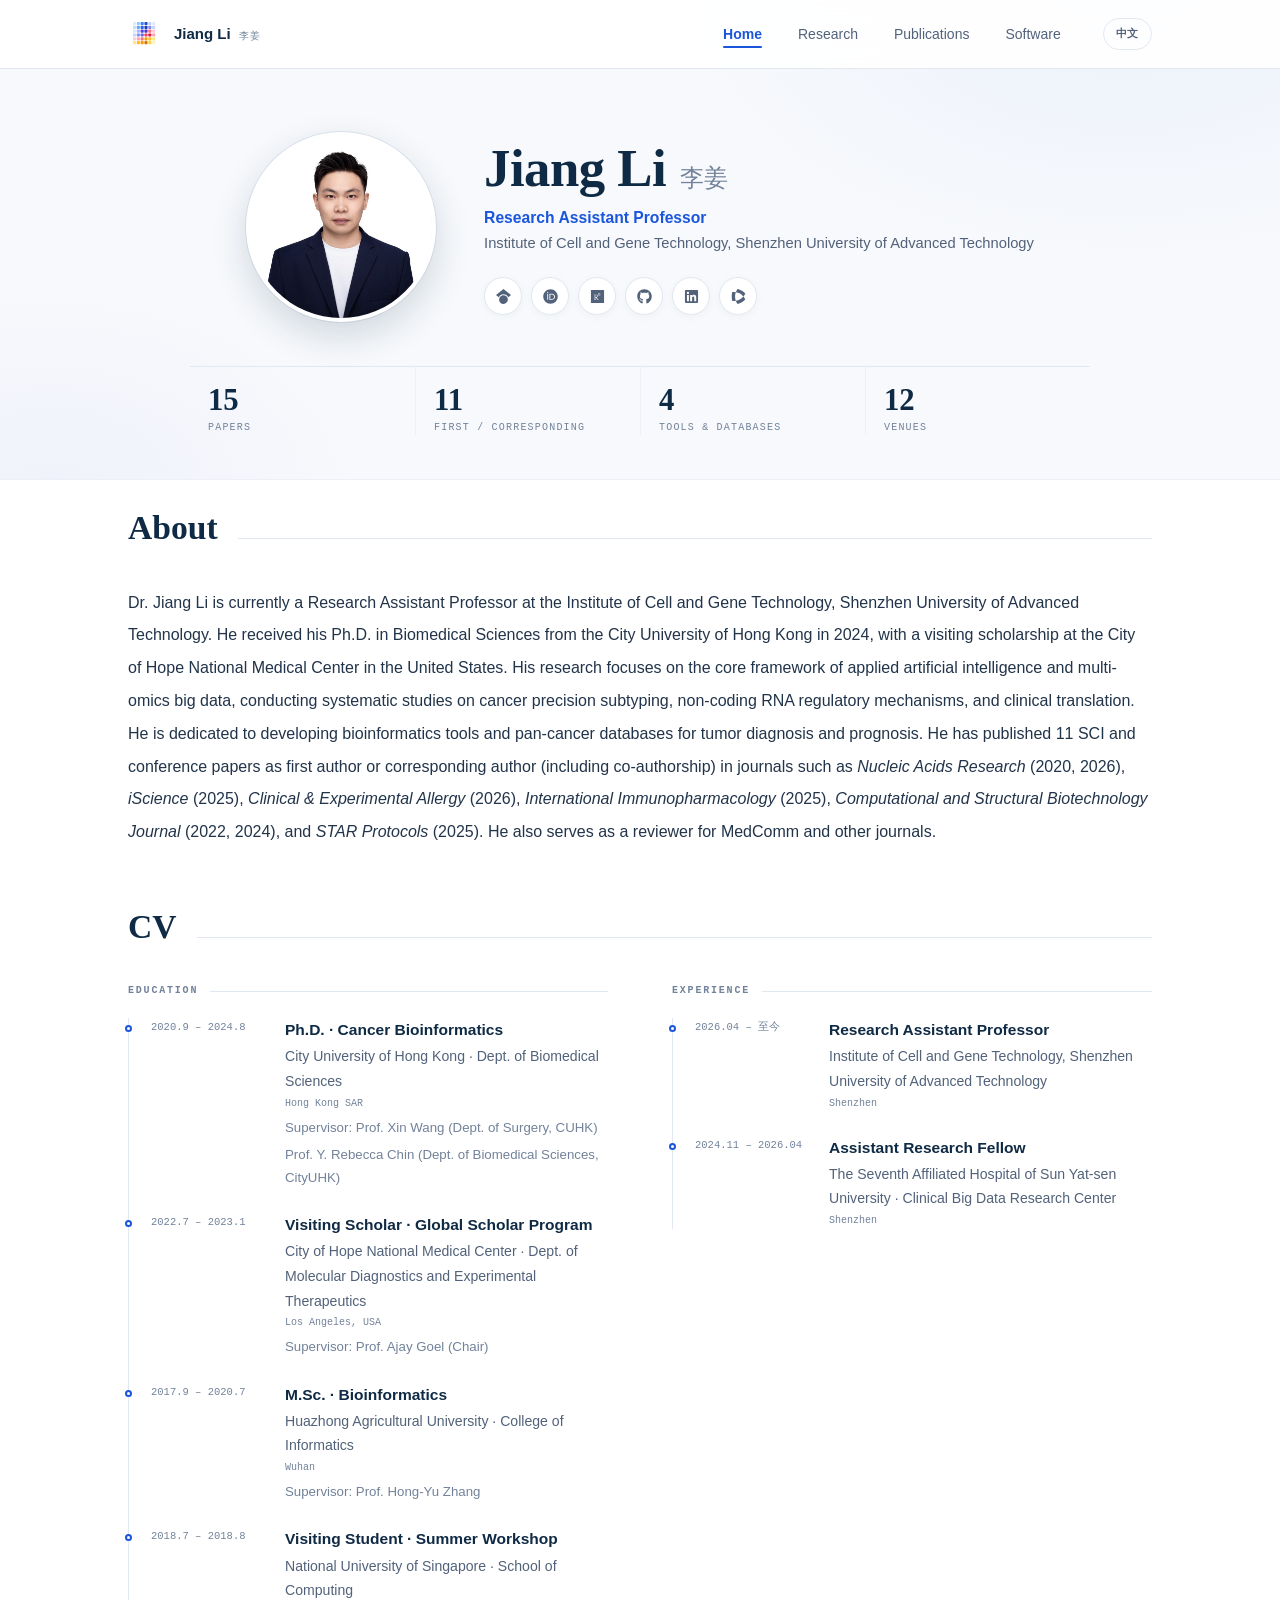
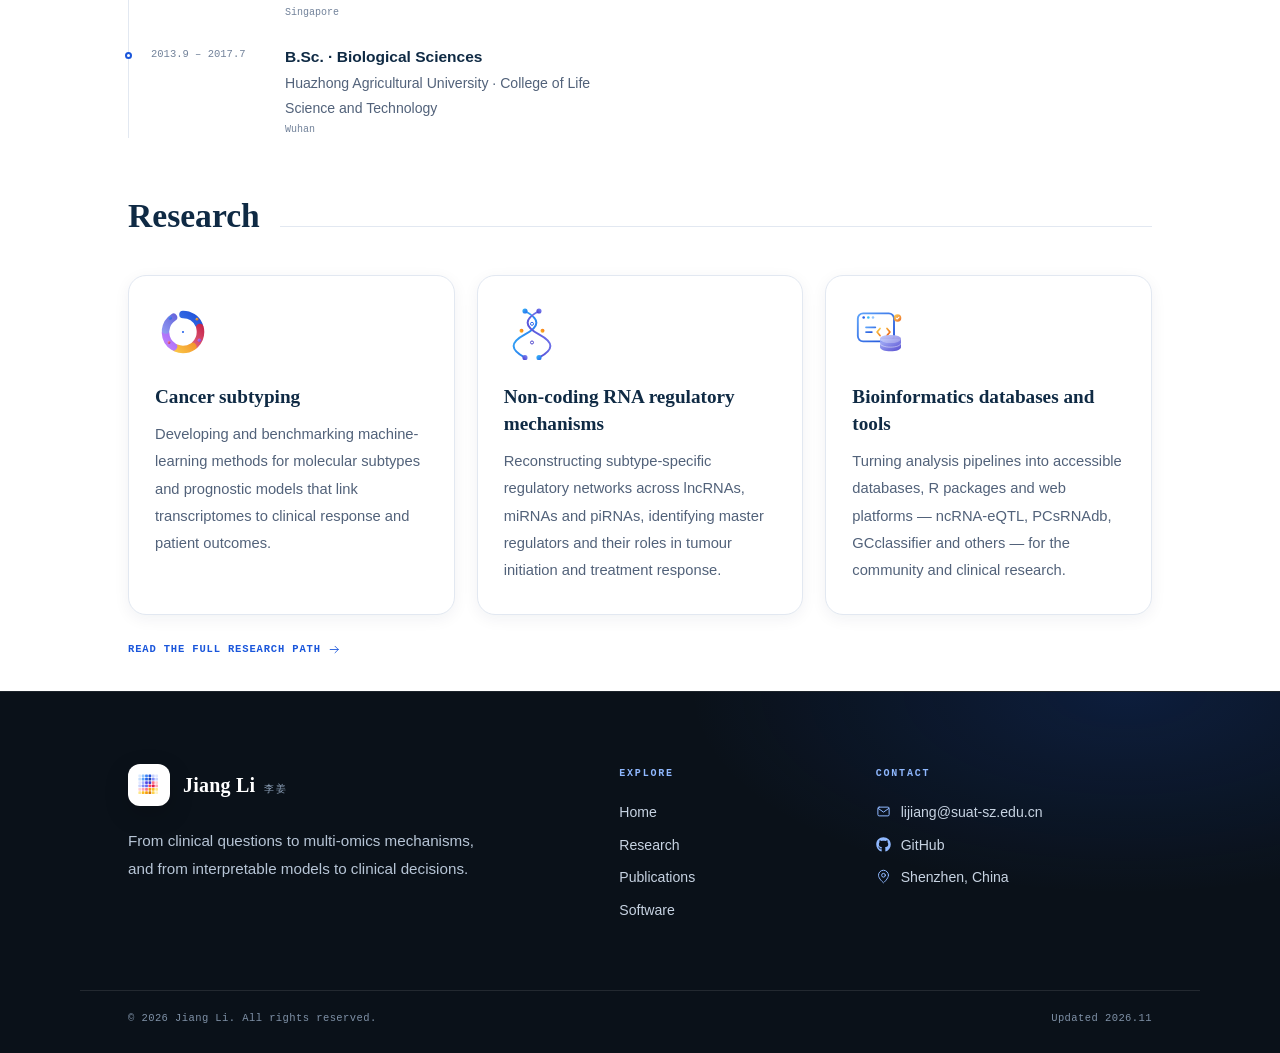
==== commit 31ed2aed: "Researc part added" ====
--- a/en/index.html
+++ b/en/index.html
@@ -6,6 +6,20 @@
 <title>Jiang Li · Cancer Bioinformatics &amp; Multi-omics</title>
 <meta name="description" content="Jiang Li is a Research Assistant Professor at the Institute of Cell and Gene Technology, Shenzhen University of Advanced Technology, working on cancer subtyping, non-coding RNA and multi-omics AI methods.">
 <meta name="author" content="Jiang Li">
+<meta name="lang-alt" content="../index.html">
+<script>(function(){try{
+  var saved=localStorage.getItem('lang');
+  var zh;
+  if(saved){zh=saved==='zh';}
+  else{
+    if(/bot|crawl|spider|slurp/i.test(navigator.userAgent))return;
+    zh=/^zh/i.test(navigator.language||'');
+  }
+  var pageZh=(document.documentElement.lang||'').toLowerCase().indexOf('zh')===0;
+  if(zh===pageZh)return;
+  var alt=document.querySelector('meta[name="lang-alt"]');
+  if(alt&&alt.content)location.replace(alt.content);
+}catch(e){}})();</script>
 <link rel="canonical" href="https://cv.ronleecww.cn/en/">
 <link rel="alternate" hreflang="zh-CN" href="https://cv.ronleecww.cn/">
 <link rel="alternate" hreflang="en" href="https://cv.ronleecww.cn/en/">
@@ -36,7 +50,7 @@
       <img class="brand-logo" src="../assets/img/logo.svg" width="34" height="34" alt="">
       <span class="brand-text">Jiang Li<em>李姜</em></span>
     </a>
-    <nav class="nav-links" aria-label="Primary"><a class="nav-link is-active" href="index.html" aria-current="page">Home</a><a class="nav-link" href="publications.html">Publications</a><a class="nav-link" href="software.html">Software</a></nav>
+    <nav class="nav-links" aria-label="Primary"><a class="nav-link is-active" href="index.html" aria-current="page">Home</a><a class="nav-link" href="research.html">Research</a><a class="nav-link" href="publications.html">Publications</a><a class="nav-link" href="software.html">Software</a></nav>
     <div class="nav-tools">
       <a class="lang-switch" href="../index.html" hreflang="zh-CN" aria-label="Chinese">中文</a>
       <button class="burger" type="button" aria-expanded="false" aria-controls="mobileNav" aria-label="Menu">
@@ -47,7 +61,7 @@
   <div class="nav-progress" id="navProgress" aria-hidden="true"></div>
 </header>
 <div class="mobile-nav" id="mobileNav" hidden>
-  <nav aria-label="Mobile"><a href="index.html">Home</a><a href="publications.html">Publications</a><a href="software.html">Software</a>
+  <nav aria-label="Mobile"><a href="index.html">Home</a><a href="research.html">Research</a><a href="publications.html">Publications</a><a href="software.html">Software</a>
   </nav>
 </div>
 <main id="main">
@@ -240,16 +254,33 @@
       <h3>Bioinformatics databases and tools</h3>
       <p>Turning analysis pipelines into accessible databases, R packages and web platforms — ncRNA-eQTL, PCsRNAdb, GCclassifier and others — for the community and clinical research.</p>
     </article></div>
+    <p class="section-more"><a href="research.html">Read the full research path<svg class="icon icon--line" aria-hidden="true" focusable="false" xmlns="http://www.w3.org/2000/svg" viewBox="0 0 24 24" fill="none" stroke="currentColor" stroke-width="1.6" stroke-linecap="round" stroke-linejoin="round"><path d="M4 12h15"/><path d="M13 6l6 6-6 6"/></svg></a></p>
   </div>
 </section>
 </main>
 <footer class="foot">
-  <div class="wrap foot-inner">
-    <div class="foot-copy">
-      <span>© 2026 Jiang Li. All rights reserved.</span>
-      <span>Last updated 2026.11</span>
-    </div>
-    <img class="visitor-badge" src="https://visitor-badge.laobi.icu/badge?page_id=ronlee12355.lijiang" alt="Visitors" height="20" loading="lazy">
+  <div class="wrap foot-grid">
+    <div class="foot-brand">
+      <a class="foot-id" href="index.html">
+        <span class="foot-mark"><img src="../assets/img/logo.svg" width="30" height="30" alt=""></span>
+        <span class="foot-id-text"><strong>Jiang Li</strong><em>李姜</em></span>
+      </a>
+      <p class="foot-tagline">From clinical questions to multi-omics mechanisms, and from interpretable models to clinical decisions.</p>
+    </div>
+    <nav class="foot-col" aria-label="EXPLORE">
+      <h2>EXPLORE</h2>
+      <a href="index.html">Home</a><a href="research.html">Research</a><a href="publications.html">Publications</a><a href="software.html">Software</a>
+    </nav>
+    <div class="foot-col foot-contact">
+      <h2>CONTACT</h2>
+      <a href="mailto:lijiang@suat-sz.edu.cn"><svg class="icon icon--line foot-icon" aria-hidden="true" focusable="false" xmlns="http://www.w3.org/2000/svg" viewBox="0 0 24 24" fill="none" stroke="currentColor" stroke-width="1.6" stroke-linecap="round" stroke-linejoin="round"><rect x="3" y="5" width="18" height="14" rx="2"/><path d="m3.5 7 8.5 6 8.5-6"/></svg><span>lijiang@suat-sz.edu.cn</span></a>
+      <a href="https://github.com/Ronlee12355" target="_blank" rel="noopener me"><svg class="icon icon--brand foot-icon" aria-hidden="true" focusable="false" xmlns="http://www.w3.org/2000/svg" viewBox="0 0 496 512"><path d="M165.9 397.4c0 2-2.3 3.6-5.2 3.6-3.3.3-5.6-1.3-5.6-3.6 0-2 2.3-3.6 5.2-3.6 3-.3 5.6 1.3 5.6 3.6zm-31.1-4.5c-.7 2 1.3 4.3 4.3 4.9 2.6 1 5.6 0 6.2-2s-1.3-4.3-4.3-5.2c-2.6-.7-5.5.3-6.2 2.3zm44.2-1.7c-2.9.7-4.9 2.6-4.6 4.9.3 2 2.9 3.3 5.9 2.6 2.9-.7 4.9-2.6 4.6-4.6-.3-1.9-3-3.2-5.9-2.9zM244.8 8C106.1 8 0 113.3 0 252c0 110.9 69.8 205.8 169.5 239.2 12.8 2.3 17.3-5.6 17.3-12.1 0-6.2-.3-40.4-.3-61.4 0 0-70 15-84.7-29.8 0 0-11.4-29.1-27.8-36.6 0 0-22.9-15.7 1.6-15.4 0 0 24.9 2 38.6 25.8 21.9 38.6 58.6 27.5 72.9 20.9 2.3-16 8.8-27.1 16-33.7-55.9-6.2-112.3-14.3-112.3-110.5 0-27.5 7.6-41.3 23.6-58.9-2.6-6.5-11.1-33.3 2.6-67.9 20.9-6.5 69 27 69 27 20-5.6 41.5-8.5 62.8-8.5s42.8 2.9 62.8 8.5c0 0 48.1-33.6 69-27 13.7 34.7 5.2 61.4 2.6 67.9 16 17.7 25.8 31.5 25.8 58.9 0 96.5-58.9 104.2-114.8 110.5 9.2 7.9 17 22.9 17 46.4 0 33.7-.3 75.4-.3 83.6 0 6.5 4.6 14.4 17.3 12.1C428.2 457.8 496 362.9 496 252 496 113.3 383.5 8 244.8 8zM97.2 352.9c-1.3 1-1 3.3.7 5.2 1.6 1.6 3.9 2.3 5.2 1 1.3-1 1-3.3-.7-5.2-1.6-1.6-3.9-2.3-5.2-1zm-10.8-8.1c-.7 1.3.3 2.9 2.3 3.9 1.6 1 3.6.7 4.3-.7.7-1.3-.3-2.9-2.3-3.9-2-.6-3.6-.3-4.3.7zm32.4 35.6c-1.6 1.3-1 4.3 1.3 6.2 2.3 2.3 5.2 2.6 6.5 1 1.3-1.3.7-4.3-1.3-6.2-2.2-2.3-5.2-2.6-6.5-1zm-11.4-14.7c-1.6 1-1.6 3.6 0 5.9 1.6 2.3 4.3 3.3 5.6 2.3 1.6-1.3 1.6-3.9 0-6.2-1.4-2.3-4-3.3-5.6-2z"/></svg><span>GitHub</span></a>
+      <p><svg class="icon icon--line foot-icon" aria-hidden="true" focusable="false" xmlns="http://www.w3.org/2000/svg" viewBox="0 0 24 24" fill="none" stroke="currentColor" stroke-width="1.6" stroke-linecap="round" stroke-linejoin="round"><path d="M20 10c0 5.5-8 12-8 12S4 15.5 4 10a8 8 0 1 1 16 0Z"/><circle cx="12" cy="10" r="3"/></svg><span>Shenzhen, China</span></p>
+    </div>
+  </div>
+  <div class="wrap foot-bottom">
+    <span>© 2026 Jiang Li. All rights reserved.</span>
+    <span>Updated 2026.11</span>
   </div>
 </footer>
 <script src="../assets/js/site.js" defer></script>
--- a/assets/css/site.css
+++ b/assets/css/site.css
@@ -522,14 +522,158 @@
 
 
 /* footer */
-.foot { margin-top: 10px; padding: 26px 0; background: #fff; border-top: 1px solid var(--line-soft); }
-.foot-inner {
-    display: flex; flex-direction: column; align-items: center; gap: 10px;
-    font: 400 11px/1.6 var(--mono); letter-spacing: .03em; color: var(--faint);
-}
-.foot-copy { display: flex; flex-wrap: wrap; justify-content: center; gap: 6px 18px; }
-.foot-copy span { white-space: nowrap; }
-.visitor-badge { height: 20px; width: auto; opacity: .9; }
+.foot {
+    margin-top: 0;
+    padding: clamp(46px, 6vw, 72px) 0 26px;
+    background:
+        radial-gradient(55% 90% at 88% 0%, rgba(26, 86, 219, .18), transparent 62%),
+        #0a1119;
+    color: #e8eef7;
+    border-top: 1px solid rgba(255, 255, 255, .08);
+}
+.foot-grid {
+    display: grid;
+    grid-template-columns: minmax(0, 1.5fr) minmax(0, .65fr) minmax(0, 1fr);
+    gap: clamp(30px, 6vw, 84px);
+    align-items: start;
+}
+.foot-brand { max-width: 44ch; }
+.foot-id { display: inline-flex; align-items: center; gap: 13px; }
+.foot-mark {
+    width: 42px; height: 42px; border-radius: 12px; flex: none;
+    display: grid; place-items: center;
+    background: #fff;
+    box-shadow: 0 8px 24px rgba(0, 0, 0, .18);
+}
+.foot-mark img { width: 30px; height: 30px; }
+.foot-id-text { display: flex; align-items: baseline; gap: 9px; }
+.foot-id-text strong {
+    font-family: var(--serif); font-weight: 600; font-size: 1.25rem;
+    color: #fff; letter-spacing: .01em;
+}
+.foot-id-text em {
+    font: 500 10px/1 var(--mono); letter-spacing: .14em; text-transform: uppercase;
+    font-style: normal; color: #8fa3bb;
+}
+.foot-tagline {
+    margin-top: 18px; max-width: 26ch;
+    font-size: .95rem; line-height: 1.8; color: #b7c5d6;
+    text-wrap: balance;
+}
+html[lang="en"] .foot-tagline { max-width: 44ch; }
+.foot-col h2 {
+    font: 600 10px/1.2 var(--mono); letter-spacing: .18em; text-transform: uppercase;
+    color: #8fb8ff; margin: 4px 0 16px;
+}
+.foot-col a, .foot-col p {
+    display: flex; align-items: flex-start; gap: 10px;
+    padding: 5px 0;
+    font-size: .88rem; line-height: 1.6; color: #c7d3e2;
+}
+.foot-col a:hover { color: #fff; }
+.foot-col a:hover span { text-decoration: underline; text-underline-offset: 3px; }
+.foot-contact a span, .foot-contact p span { overflow-wrap: anywhere; }
+.foot-icon { font-size: 15px; margin-top: 3px; color: #8fb8ff; }
+.foot-bottom {
+    display: flex; justify-content: space-between; gap: 14px 24px; flex-wrap: wrap;
+    margin-top: clamp(40px, 6vw, 64px); padding-top: 20px;
+    border-top: 1px solid rgba(255, 255, 255, .1);
+    font: 400 10.5px/1.5 var(--mono); letter-spacing: .04em; color: #7f91a7;
+}
+
+/* research page */
+.page-head--research .page-lead { max-width: 64ch; }
+.research-jump {
+    display: flex; flex-wrap: wrap; align-items: center; gap: 9px;
+    margin-top: 24px;
+    font: 500 10.5px/1.4 var(--mono); letter-spacing: .08em; text-transform: uppercase;
+    color: var(--faint);
+}
+.research-jump a { color: var(--blue); }
+.research-jump a:hover { color: var(--blue-deep); }
+.research-jump span { color: var(--line); }
+.path-section {
+    padding: clamp(36px, 5vw, 58px) 0;
+    background: #fff; border-bottom: 1px solid var(--line-soft);
+}
+.research-sec-head {
+    display: grid; grid-template-columns: minmax(0, .9fr) minmax(0, 1.1fr);
+    gap: clamp(24px, 5vw, 64px); align-items: end;
+    margin-bottom: clamp(28px, 4vw, 42px);
+}
+.research-sec-head h2 {
+    font-family: var(--serif); font-weight: 600;
+    font-size: clamp(1.65rem, 2.8vw, 2.15rem); line-height: 1.15;
+    color: var(--ink); margin-top: 10px;
+}
+.research-sec-intro { font-size: .95rem; line-height: 1.85; color: var(--muted); max-width: 46ch; }
+.path-grid {
+    display: grid; grid-template-columns: repeat(4, minmax(0, 1fr));
+    border-top: 1px solid var(--line); border-bottom: 1px solid var(--line);
+}
+.path-step { padding: 24px 22px 28px; border-left: 1px solid var(--line-soft); min-width: 0; }
+.path-step:first-child { border-left: 0; padding-left: 0; }
+.path-no { font: 600 10px/1 var(--mono); letter-spacing: .16em; color: var(--blue); }
+.path-step h3 {
+    font-family: var(--serif); font-weight: 600; font-size: 1.05rem;
+    line-height: 1.4; color: var(--ink); margin: 14px 0 8px;
+}
+.path-step p { font-size: .88rem; line-height: 1.8; color: var(--muted); }
+.programs-section { padding: clamp(42px, 6vw, 72px) 0 clamp(20px, 3vw, 30px); background: #fff; }
+.program {
+    display: grid; grid-template-columns: 300px minmax(0, 1fr);
+    gap: clamp(28px, 5vw, 64px);
+    padding: clamp(34px, 4.6vw, 50px) 0;
+    border-top: 1px solid var(--line);
+}
+.program:last-of-type { border-bottom: 1px solid var(--line); }
+.program-head { align-self: start; }
+.program-no { font: 600 10px/1 var(--mono); letter-spacing: .16em; color: var(--blue); }
+.program-title {
+    font-family: var(--serif); font-weight: 600;
+    font-size: clamp(1.3rem, 1.6vw, 1.55rem); line-height: 1.3;
+    color: var(--ink); margin: 12px 0 8px;
+}
+.program-sub { font-size: .88rem; line-height: 1.75; color: var(--faint); }
+.program-intro { font-size: .98rem; line-height: 1.95; color: var(--text); }
+.program-papers { margin-top: 26px; }
+.program-papers-label {
+    font: 600 9.5px/1.2 var(--mono); letter-spacing: .16em; text-transform: uppercase;
+    color: var(--faint); margin-bottom: 10px;
+}
+.paper-list { display: flex; flex-wrap: wrap; gap: 8px; }
+.paper-pill {
+    display: inline-flex; align-items: center; gap: 10px;
+    padding: 8px 11px 8px 12px; max-width: 100%;
+    border: 1px solid #dce5f2; border-radius: 9px; background: #f7f9fd;
+    transition: transform .2s var(--ease), border-color .2s var(--ease), background .2s var(--ease);
+}
+.paper-pill:hover { transform: translateY(-1px); border-color: #b9cdf0; background: #eef4ff; }
+.pp-text { display: flex; flex-direction: column; gap: 2px; min-width: 0; }
+.pp-name { font-size: .78rem; font-weight: 600; line-height: 1.3; color: var(--ink); }
+.pp-meta { font: 500 9.5px/1.3 var(--mono); letter-spacing: .03em; color: var(--faint); }
+.pp-arrow { font-size: 12px; color: var(--blue); opacity: .75; transition: transform .2s var(--ease), opacity .2s var(--ease); }
+.paper-pill:hover .pp-arrow { opacity: 1; transform: translate(1px, -1px); }
+.research-cta {
+    padding: clamp(38px, 5vw, 58px) 0;
+    background: #f7f9fc; border-top: 1px solid var(--line-soft);
+}
+.research-cta-inner { display: flex; align-items: center; justify-content: space-between; gap: 30px; flex-wrap: wrap; }
+.research-cta h2 { font-family: var(--serif); font-weight: 600; font-size: clamp(1.35rem, 2.2vw, 1.7rem); color: var(--ink); }
+.research-cta p { margin-top: 6px; font-size: .92rem; color: var(--muted); }
+.research-cta-links { display: flex; gap: 10px; flex-wrap: wrap; }
+.section-more { margin-top: 18px; }
+.section-more a {
+    display: inline-flex; align-items: center; gap: 7px;
+    font: 600 10.5px/1.4 var(--mono); letter-spacing: .08em; text-transform: uppercase;
+    color: var(--blue);
+}
+.section-more a:hover { color: var(--blue-deep); }
+.section-more .icon { font-size: 13px; transition: transform .2s var(--ease); }
+.section-more a:hover .icon { transform: translateX(3px); }
+.path-step[data-reveal]:nth-child(2) { transition-delay: .06s; }
+.path-step[data-reveal]:nth-child(3) { transition-delay: .12s; }
+.path-step[data-reveal]:nth-child(4) { transition-delay: .18s; }
 
 /* reveal */
 .js [data-reveal] {
@@ -542,9 +686,8 @@
 
 /* responsive */
 @media (max-width: 900px) {
-    .hero-profile { grid-template-columns: 160px minmax(0, 1fr); gap: 30px; }
+    .hero-profile { grid-template-columns: 160px minmax(0, 1fr); column-gap: 30px; row-gap: 6px; }
     .hero-avatar { width: 160px; height: 160px; }
-    .cards { grid-template-columns: repeat(2, minmax(0, 1fr)); }
     .cv-grid { grid-template-columns: 1fr; }
     .sw-grid { grid-template-columns: 1fr; }
     .tl-item { grid-template-columns: 1fr; gap: 4px; padding-bottom: 22px; }
@@ -589,6 +732,36 @@
     .mini-stats > div + div { padding-left: 16px; }
 }
 
+@media (max-width: 900px) {
+    .path-grid { grid-template-columns: repeat(2, minmax(0, 1fr)); }
+    .path-step:nth-child(odd) { border-left: 0; padding-left: 0; }
+    .path-step:nth-child(n+3) { border-top: 1px solid var(--line-soft); }
+}
+
+@media (max-width: 860px) {
+    .research-sec-head { grid-template-columns: 1fr; gap: 12px; align-items: start; }
+    .research-sec-intro { max-width: 56ch; }
+    .program { grid-template-columns: 1fr; gap: 16px; }
+    .program-head { max-width: 56ch; }
+    .foot-grid { grid-template-columns: 1fr 1fr; gap: 34px; }
+    .foot-brand { grid-column: 1 / -1; max-width: none; }
+    .foot-tagline { max-width: 56ch; }
+}
+
+@media (max-width: 600px) {
+    .path-grid { grid-template-columns: 1fr; }
+    .path-step { border-left: 0; padding-left: 0; padding-right: 0; }
+    .path-step:nth-child(n+2) { border-top: 1px solid var(--line-soft); }
+    .program-title { font-size: 1.35rem; }
+    .paper-pill { width: 100%; justify-content: space-between; }
+    .research-cta-inner { align-items: flex-start; }
+}
+
+@media (max-width: 560px) {
+    .foot-grid { grid-template-columns: 1fr; gap: 28px; }
+    .foot-bottom { flex-direction: column; align-items: flex-start; }
+}
+
 /* motion / print */
 @media (prefers-reduced-motion: reduce) {
     html { scroll-behavior: auto; }
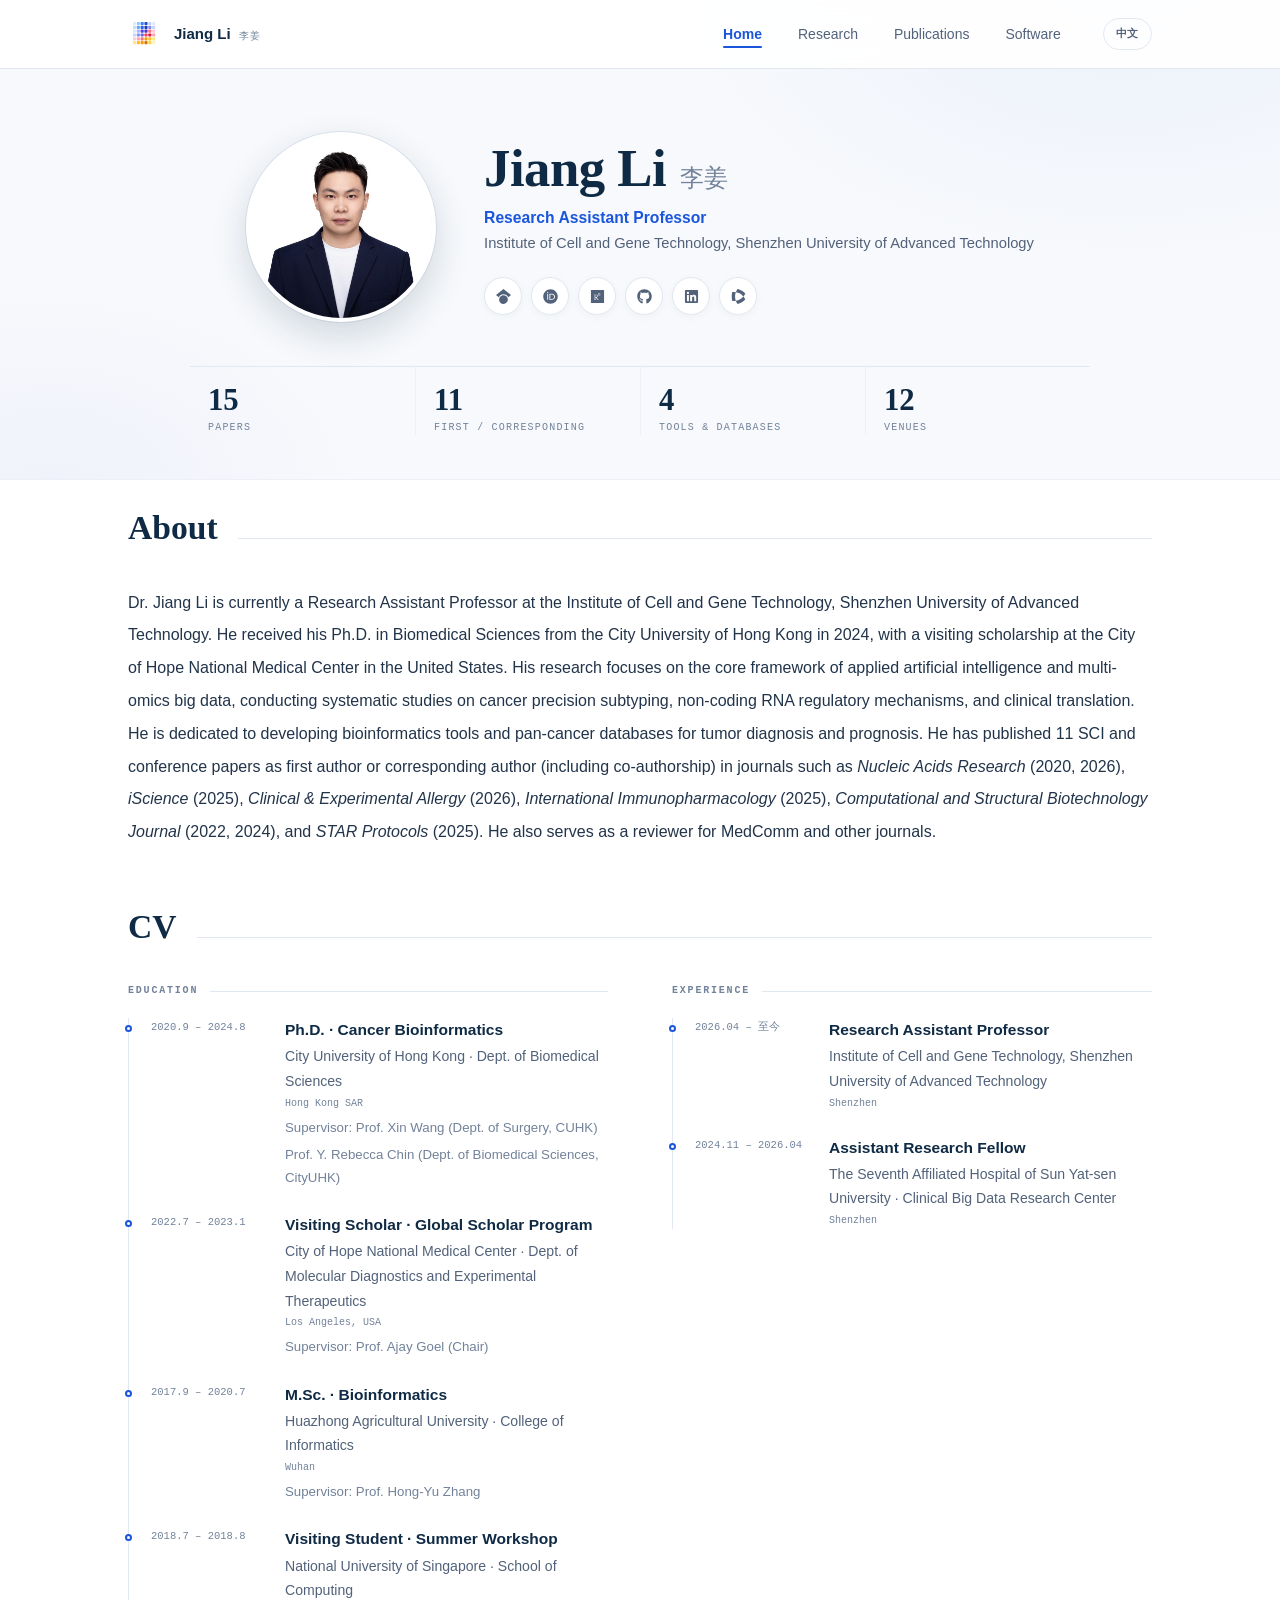
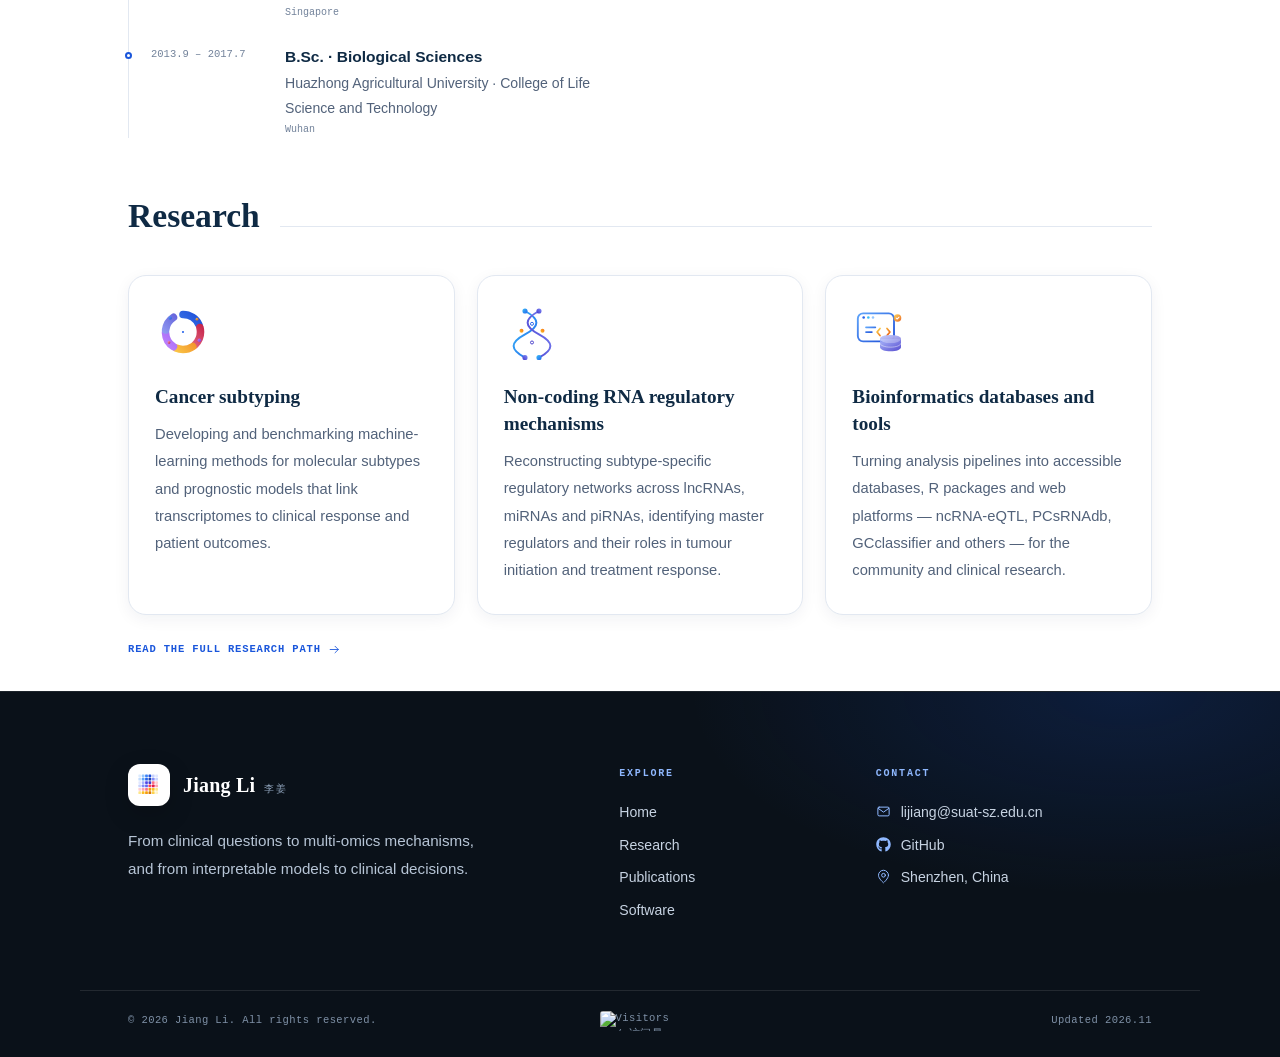
==== commit 3d168dee: "modify footer" ====
--- a/en/index.html
+++ b/en/index.html
@@ -279,8 +279,9 @@
     </div>
   </div>
   <div class="wrap foot-bottom">
-    <span>© 2026 Jiang Li. All rights reserved.</span>
-    <span>Updated 2026.11</span>
+    <span class="foot-copy">© 2026 Jiang Li. All rights reserved.</span>
+    <span class="foot-visitors"><img src="https://visitor-badge.laobi.icu/badge?page_id=ronlee12355.lijiang" alt="Visitors / 访问量" width="81" height="20"></span>
+    <span class="foot-updated">Updated 2026.11</span>
   </div>
 </footer>
 <script src="../assets/js/site.js" defer></script>
--- a/assets/css/site.css
+++ b/assets/css/site.css
@@ -575,11 +575,15 @@
 .foot-contact a span, .foot-contact p span { overflow-wrap: anywhere; }
 .foot-icon { font-size: 15px; margin-top: 3px; color: #8fb8ff; }
 .foot-bottom {
-    display: flex; justify-content: space-between; gap: 14px 24px; flex-wrap: wrap;
+    display: grid; grid-template-columns: 1fr auto 1fr; align-items: center;
+    gap: 14px 24px;
     margin-top: clamp(40px, 6vw, 64px); padding-top: 20px;
     border-top: 1px solid rgba(255, 255, 255, .1);
     font: 400 10.5px/1.5 var(--mono); letter-spacing: .04em; color: #7f91a7;
 }
+.foot-visitors { justify-self: center; display: inline-flex; align-items: center; }
+.foot-visitors img { display: block; width: 81px; height: 20px; border-radius: 3px; }
+.foot-updated { justify-self: end; }
 
 /* research page */
 .page-head--research .page-lead { max-width: 64ch; }
@@ -759,7 +763,8 @@
 
 @media (max-width: 560px) {
     .foot-grid { grid-template-columns: 1fr; gap: 28px; }
-    .foot-bottom { flex-direction: column; align-items: flex-start; }
+    .foot-bottom { grid-template-columns: 1fr; justify-items: start; gap: 12px; }
+    .foot-visitors, .foot-updated { justify-self: start; }
 }
 
 /* motion / print */
